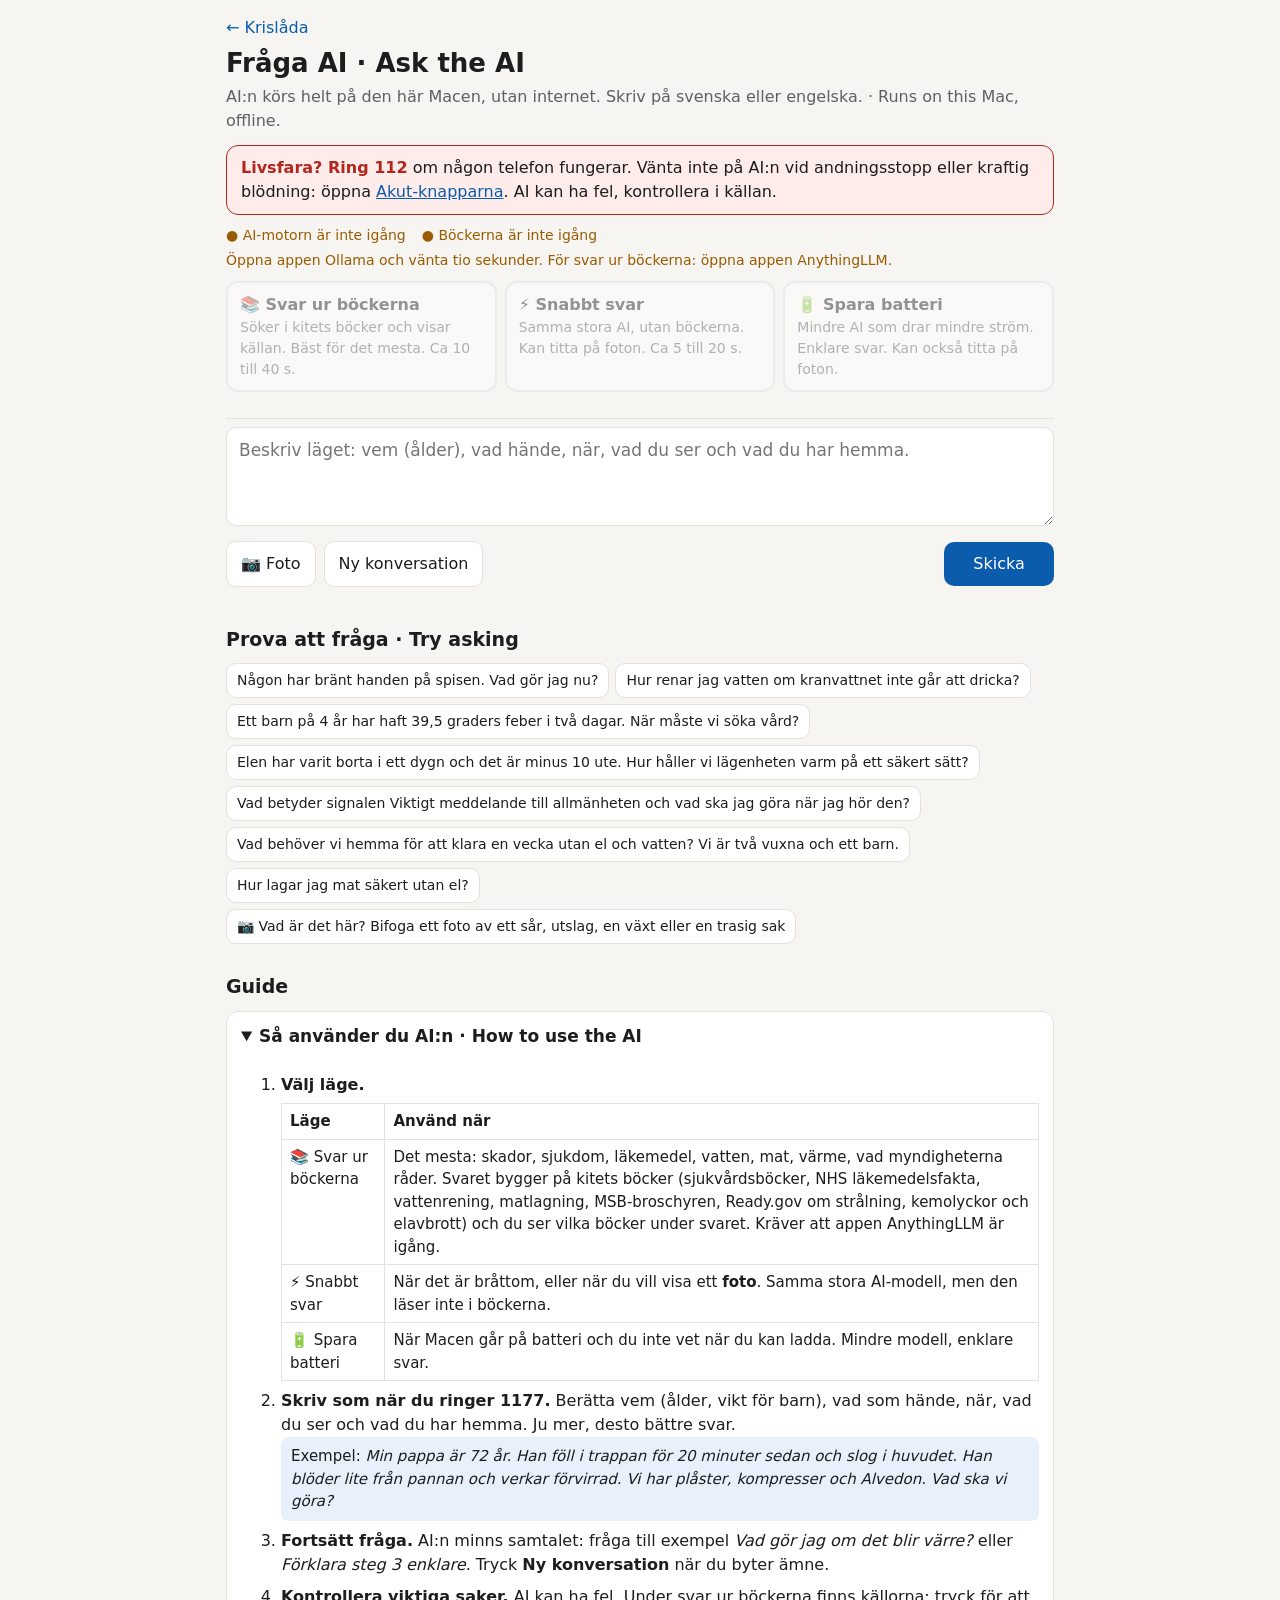
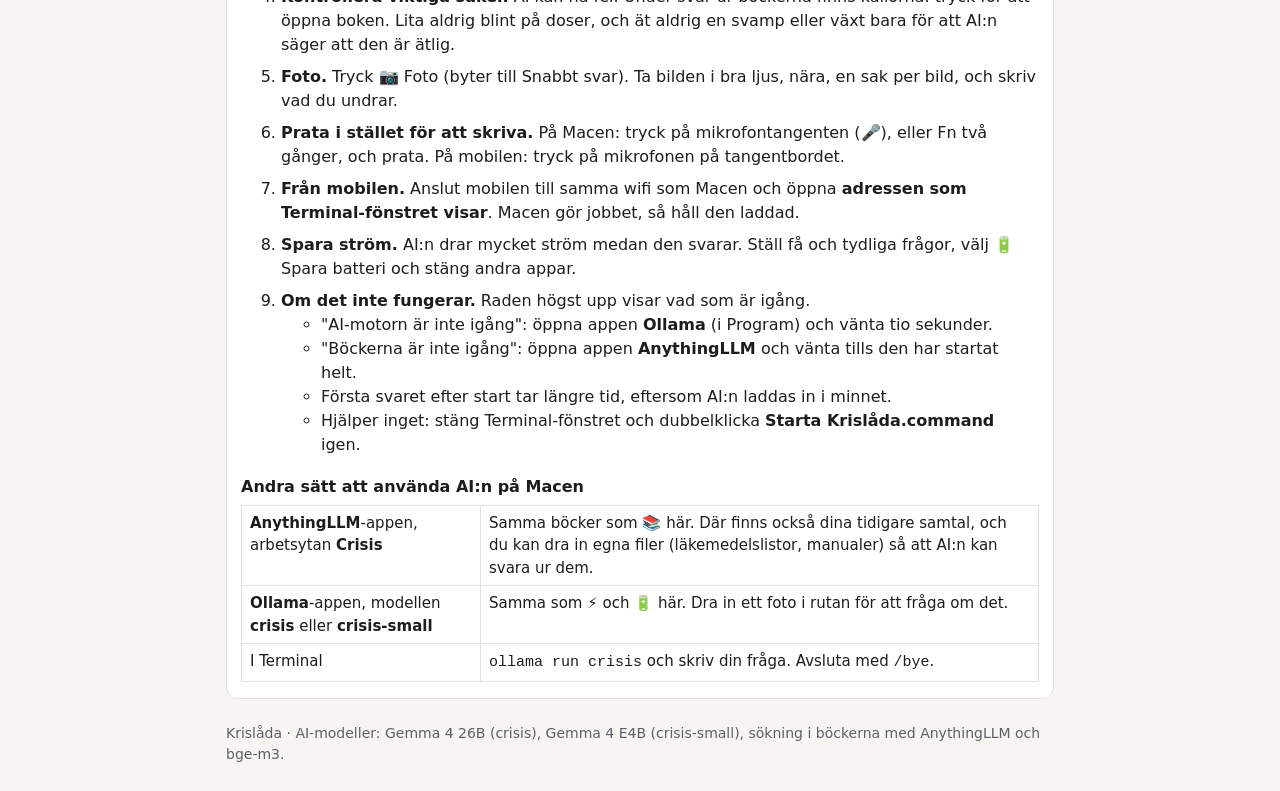
==== web/ai/index.html @ 19ddcac0 "Swedish: guide, installer and file names; easy download - README and printable guide in Swedish, wit" ====
<!doctype html>
<html lang="sv">
<head>
<meta charset="utf-8">
<meta name="viewport" content="width=device-width, initial-scale=1">
<title>Fråga AI · Krislåda</title>
<link rel="icon" href="data:image/svg+xml,%3Csvg xmlns=%22http://www.w3.org/2000/svg%22 viewBox=%220 0 100 100%22%3E%3Ctext y=%22.9em%22 font-size=%2290%22%3E%E2%9B%91%3C/text%3E%3C/svg%3E">
<style>
  :root { --bg:#f6f5f2; --fg:#1d1d1f; --muted:#5f5f66; --card:#ffffff; --line:#e3e1dc; --accent:#0b5cad; --fill:#0b5cad; --accentbg:#e8f0fb; --red:#b3261e; --redbg:#fdecea; --ok:#1e7a3c; --warn:#9a5b00; }
  @media (prefers-color-scheme: dark) {
    :root { --bg:#141416; --fg:#f2f2f4; --muted:#a3a3ab; --card:#1f1f23; --line:#2e2e34; --accent:#6aa9ff; --fill:#1f5fae; --accentbg:#1c2a3d; --red:#ff8a80; --redbg:#3a1d1b; --ok:#6fd08c; --warn:#f0b35a; }
  }
  * { box-sizing: border-box; }
  body { margin:0; background:var(--bg); color:var(--fg); font:16px/1.5 -apple-system, system-ui, "Segoe UI", sans-serif; }
  main { max-width: 860px; margin: 0 auto; padding: 16px; }
  a { color: var(--accent); }
  .top { display:flex; align-items:baseline; gap:12px; flex-wrap:wrap; }
  .top a { text-decoration:none; }
  h1 { font-size: 26px; margin: 4px 0 2px; }
  h2 { font-size: 19px; margin: 28px 0 10px; }
  h3 { font-size: 16px; margin: 18px 0 6px; }
  .sub { color: var(--muted); margin: 0 0 12px; }
  .alert { background: var(--redbg); border: 1px solid var(--red); border-radius: 12px; padding: 10px 14px; margin: 10px 0; }
  .alert b { color: var(--red); }
  #status { display:flex; flex-wrap:wrap; gap:6px 16px; font-size:14px; color:var(--muted); margin: 8px 0 4px; }
  #status .ok { color: var(--ok); } #status .bad { color: var(--warn); }
  #fix { font-size: 14px; color: var(--warn); margin: 2px 0 8px; }

  .modes { display:grid; grid-template-columns: repeat(auto-fit, minmax(200px, 1fr)); gap:8px; margin: 10px 0 14px; }
  .mode { position:relative; display:block; background:var(--card); border:2px solid var(--line); border-radius:12px; padding:10px 12px; cursor:pointer; }
  .mode input { position:absolute; opacity:0; pointer-events:none; }
  .mode b { display:block; } .mode span { display:block; font-size:14px; color:var(--muted); }
  .mode:has(input:checked) { border-color: var(--accent); background: var(--accentbg); }
  .mode:has(input:disabled) { opacity: .45; cursor: not-allowed; }
  .mode:has(input:focus-visible) { outline: 2px solid var(--accent); outline-offset: 2px; }

  #log { display:flex; flex-direction:column; gap:10px; margin-bottom: 12px; }
  .msg { scroll-margin-top: 12px; border-radius:12px; padding:10px 14px; max-width: 100%; overflow-wrap: anywhere; }
  .me { align-self:flex-end; background: var(--accentbg); border:1px solid var(--line); max-width: 85%; white-space: pre-wrap; }
  .me img { display:block; max-width: 220px; max-height: 220px; border-radius: 8px; margin-top: 6px; }
  .ai { background: var(--card); border:1px solid var(--line); }
  .ai p, .ai ul, .ai ol { margin: 6px 0; } .ai ul, .ai ol { padding-left: 22px; }
  .ai h4 { margin: 10px 0 4px; font-size: 16px; }
  .ai table { border-collapse: collapse; margin: 8px 0; font-size: 14px; display:block; overflow-x:auto; }
  .ai td, .ai th { border:1px solid var(--line); padding: 4px 8px; text-align:left; vertical-align: top; }
  .ai code { font-size: 14px; }
  .meta { font-size: 13px; color: var(--muted); margin-top: 6px; }
  .wait { color: var(--muted); font-style: italic; }
  .src { font-size: 14px; margin-top: 8px; border-top: 1px solid var(--line); padding-top: 6px; }
  .src a, .src span { display:inline-block; margin: 2px 10px 2px 0; }
  .sep { text-align:center; font-size: 13px; color: var(--muted); }
  .err { color: var(--red); }

  form#ask { position: sticky; bottom: 0; background: var(--bg); padding: 8px 0 10px; border-top: 1px solid var(--line); }
  textarea { width:100%; font: inherit; font-size: 17px; padding: 10px 12px; border-radius: 10px; border:1px solid var(--line); background: var(--card); color: var(--fg); resize: vertical; min-height: 64px; }
  .row { display:flex; gap:8px; margin-top: 8px; flex-wrap: wrap; align-items:center; }
  .row .grow { flex: 1; }
  button, .btn { font: inherit; font-size: 16px; padding: 10px 14px; border-radius: 10px; border: 1px solid var(--line); background: var(--card); color: var(--fg); cursor: pointer; }
  button.primary { background: var(--fill); color: #fff; border: 0; min-width: 110px; }
  button.stop { background: var(--red); color:#fff; border:0; min-width: 110px; }
  .btn input { display:none; }
  #thumbs { display:flex; gap:6px; flex-wrap:wrap; }
  #thumbs div { position:relative; } #thumbs img { width:64px; height:64px; object-fit:cover; border-radius:8px; border:1px solid var(--line); }
  #thumbs button { position:absolute; top:-6px; right:-6px; padding:0 6px; font-size:13px; border-radius: 10px; }

  .chips { display:flex; flex-wrap:wrap; gap:6px; margin: 4px 0 12px; }
  .chips button { font-size: 14px; padding: 6px 10px; text-align:left; }

  details.guide { background: var(--card); border:1px solid var(--line); border-radius:12px; padding: 4px 14px 10px; }
  details.guide summary { cursor:pointer; font-weight:600; font-size: 17px; padding: 8px 0; }
  .guide ol > li { margin: 8px 0; }
  .guide table { border-collapse: collapse; width:100%; font-size: 15px; margin: 6px 0; }
  .guide td, .guide th { border:1px solid var(--line); padding: 6px 8px; text-align:left; vertical-align: top; }
  .example { background: var(--accentbg); border-radius: 8px; padding: 8px 10px; font-size: 15px; }
  footer { color: var(--muted); font-size: 14px; margin: 24px 0 12px; }
  @media (max-width: 520px) {
    main { padding: 12px; }
    h1 { font-size: 22px; }
    .modes { grid-template-columns: repeat(3, 1fr); gap: 6px; }
    .mode { padding: 8px 6px; text-align: center; font-size: 14px; }
    .mode span { display: none; }
    textarea { min-height: 48px; font-size: 16px; }
    .row { flex-wrap: nowrap; }
    button, .btn { padding: 9px 11px; font-size: 15px; }
    button.primary, button.stop { min-width: 0; }
    .long { display: none; }
  }
</style>
</head>
<body>
<main>
  <div class="top"><a href="../">← Krislåda</a></div>
  <h1>Fråga AI · Ask the AI</h1>
  <p class="sub">AI:n körs helt på den här Macen, utan internet. Skriv på svenska eller engelska. · Runs on this Mac, offline.</p>

  <div class="alert"><b>Livsfara? Ring 112</b> om någon telefon fungerar. Vänta inte på AI:n vid andningsstopp eller kraftig blödning: öppna <a href="../">Akut-knapparna</a>. AI kan ha fel, kontrollera i källan.</div>

  <div id="status">Kontrollerar AI:n…</div>
  <div id="fix"></div>

  <div class="modes" role="radiogroup" aria-label="Välj läge">
    <label class="mode"><input type="radio" name="mode" value="books"><b>📚 Svar ur böckerna</b><span>Söker i kitets böcker och visar källan. Bäst för det mesta. Ca 10 till 40 s.</span></label>
    <label class="mode"><input type="radio" name="mode" value="crisis"><b>⚡ Snabbt svar</b><span>Samma stora AI, utan böckerna. Kan titta på foton. Ca 5 till 20 s.</span></label>
    <label class="mode"><input type="radio" name="mode" value="crisis-small"><b>🔋 Spara batteri</b><span>Mindre AI som drar mindre ström. Enklare svar. Kan också titta på foton.</span></label>
  </div>

  <div id="log" aria-live="polite"></div>

  <form id="ask">
    <div id="thumbs"></div>
    <textarea id="q" rows="3" placeholder="Beskriv läget: vem (ålder), vad hände, när, vad du ser och vad du har hemma." aria-label="Din fråga"></textarea>
    <div class="row">
      <label class="btn" title="Bifoga foto (Snabbt svar eller Spara batteri)">📷 Foto<input id="photo" type="file" accept="image/*" multiple></label>
      <button type="button" id="new">Ny<span class="long"> konversation</span></button>
      <span class="grow"></span>
      <button type="submit" id="send" class="primary">Skicka</button>
    </div>
  </form>

  <h2>Prova att fråga · Try asking</h2>
  <div class="chips" id="examples">
    <button type="button">Någon har bränt handen på spisen. Vad gör jag nu?</button>
    <button type="button">Hur renar jag vatten om kranvattnet inte går att dricka?</button>
    <button type="button">Ett barn på 4 år har haft 39,5 graders feber i två dagar. När måste vi söka vård?</button>
    <button type="button">Elen har varit borta i ett dygn och det är minus 10 ute. Hur håller vi lägenheten varm på ett säkert sätt?</button>
    <button type="button">Vad betyder signalen Viktigt meddelande till allmänheten och vad ska jag göra när jag hör den?</button>
    <button type="button">Vad behöver vi hemma för att klara en vecka utan el och vatten? Vi är två vuxna och ett barn.</button>
    <button type="button">Hur lagar jag mat säkert utan el?</button>
    <button type="button" data-photo="1">📷 Vad är det här? Bifoga ett foto av ett sår, utslag, en växt eller en trasig sak</button>
  </div>

  <h2>Guide</h2>
  <details class="guide" open>
    <summary>Så använder du AI:n · How to use the AI</summary>
    <ol>
      <li><b>Välj läge.</b>
        <table>
          <tr><th>Läge</th><th>Använd när</th></tr>
          <tr><td>📚 Svar ur böckerna</td><td>Det mesta: skador, sjukdom, läkemedel, vatten, mat, värme, vad myndigheterna råder. Svaret bygger på kitets böcker (sjukvårdsböcker, NHS läkemedelsfakta, vattenrening, matlagning, MSB-broschyren, Ready.gov om strålning, kemolyckor och elavbrott) och du ser vilka böcker under svaret. Kräver att appen AnythingLLM är igång.</td></tr>
          <tr><td>⚡ Snabbt svar</td><td>När det är bråttom, eller när du vill visa ett <b>foto</b>. Samma stora AI-modell, men den läser inte i böckerna.</td></tr>
          <tr><td>🔋 Spara batteri</td><td>När Macen går på batteri och du inte vet när du kan ladda. Mindre modell, enklare svar.</td></tr>
        </table>
      </li>
      <li><b>Skriv som när du ringer 1177.</b> Berätta vem (ålder, vikt för barn), vad som hände, när, vad du ser och vad du har hemma. Ju mer, desto bättre svar.
        <div class="example">Exempel: <i>Min pappa är 72 år. Han föll i trappan för 20 minuter sedan och slog i huvudet. Han blöder lite från pannan och verkar förvirrad. Vi har plåster, kompresser och Alvedon. Vad ska vi göra?</i></div>
      </li>
      <li><b>Fortsätt fråga.</b> AI:n minns samtalet: fråga till exempel <i>Vad gör jag om det blir värre?</i> eller <i>Förklara steg 3 enklare.</i> Tryck <b>Ny konversation</b> när du byter ämne.</li>
      <li><b>Kontrollera viktiga saker.</b> AI kan ha fel. Under svar ur böckerna finns källorna: tryck för att öppna boken. Lita aldrig blint på doser, och ät aldrig en svamp eller växt bara för att AI:n säger att den är ätlig.</li>
      <li><b>Foto.</b> Tryck 📷 Foto (byter till Snabbt svar). Ta bilden i bra ljus, nära, en sak per bild, och skriv vad du undrar.</li>
      <li><b>Prata i stället för att skriva.</b> På Macen: tryck på mikrofontangenten (🎤), eller Fn två gånger, och prata. På mobilen: tryck på mikrofonen på tangentbordet.</li>
      <li><b>Från mobilen.</b> Anslut mobilen till samma wifi som Macen och öppna <b id="lanurl">adressen som Terminal-fönstret visar</b>. Macen gör jobbet, så håll den laddad.</li>
      <li><b>Spara ström.</b> AI:n drar mycket ström medan den svarar. Ställ få och tydliga frågor, välj 🔋 Spara batteri och stäng andra appar.</li>
      <li><b>Om det inte fungerar.</b> Raden högst upp visar vad som är igång.
        <ul>
          <li>"AI-motorn är inte igång": öppna appen <b>Ollama</b> (i Program) och vänta tio sekunder.</li>
          <li>"Böckerna är inte igång": öppna appen <b>AnythingLLM</b> och vänta tills den har startat helt.</li>
          <li>Första svaret efter start tar längre tid, eftersom AI:n laddas in i minnet.</li>
          <li>Hjälper inget: stäng Terminal-fönstret och dubbelklicka <b>Starta Krislåda.command</b> igen.</li>
        </ul>
      </li>
    </ol>
    <h3>Andra sätt att använda AI:n på Macen</h3>
    <table>
      <tr><td><b>AnythingLLM</b>-appen, arbetsytan <b>Crisis</b></td><td>Samma böcker som 📚 här. Där finns också dina tidigare samtal, och du kan dra in egna filer (läkemedelslistor, manualer) så att AI:n kan svara ur dem.</td></tr>
      <tr><td><b>Ollama</b>-appen, modellen <b>crisis</b> eller <b>crisis-small</b></td><td>Samma som ⚡ och 🔋 här. Dra in ett foto i rutan för att fråga om det.</td></tr>
      <tr><td>I Terminal</td><td><code>ollama run crisis</code> och skriv din fråga. Avsluta med <code>/bye</code>.</td></tr>
    </table>
  </details>

  <footer>Krislåda · AI-modeller: Gemma 4 26B (crisis), Gemma 4 E4B (crisis-small), sökning i böckerna med AnythingLLM och bge-m3.</footer>
</main>

<script>
(() => {
  const $ = s => document.querySelector(s);
  const log = $('#log'), q = $('#q'), sendBtn = $('#send'), thumbs = $('#thumbs');
  const LABEL = { 'books': '📚 Svar ur böckerna', 'crisis': '⚡ Snabbt svar', 'crisis-small': '🔋 Spara batteri' };
  let status = null, mode = null, thread = null, history = [], photos = [], busy = null;

  // ---------- status ----------
  async function checkStatus() {
    try { status = await (await fetch('/ai-api/status', { cache: 'no-store' })).json(); }
    catch { status = { ollama: false, models: [], books: false }; }
    const avail = { 'books': status.books, 'crisis': status.models.includes('crisis'), 'crisis-small': status.models.includes('crisis-small') };
    document.querySelectorAll('input[name=mode]').forEach(i => { i.disabled = !avail[i.value]; });
    const s = [], fix = [];
    s.push(status.ollama ? '<span class="ok">● AI-motorn (Ollama) är igång</span>' : '<span class="bad">● AI-motorn är inte igång</span>');
    s.push(status.books ? '<span class="ok">● Böckerna (AnythingLLM) är igång</span>' : '<span class="bad">● Böckerna är inte igång</span>');
    if (!status.ollama) fix.push('Öppna appen Ollama och vänta tio sekunder.');
    if (!status.books) fix.push('För svar ur böckerna: öppna appen AnythingLLM.');
    $('#status').innerHTML = s.join('');
    $('#fix').textContent = fix.join(' ');
    if (status.lan) $('#lanurl').textContent = `http://${status.lan}:${status.port}/ai/`;
    if (!mode || !avail[mode]) {
      const first = ['books', 'crisis', 'crisis-small'].find(m => avail[m]);
      if (first) setMode(first, true);
    }
  }

  function setMode(m, quiet) {
    const input = document.querySelector(`input[name=mode][value="${m}"]`);
    if (!input || input.disabled) return false;
    input.checked = true;
    if (mode && mode !== m && log.children.length && !quiet) {
      add('div', 'sep', 'Nytt läge: ' + LABEL[m] + '. AI:n börjar om utan det tidigare samtalet.');
    }
    if (mode !== m) { thread = null; history = []; }
    mode = m;
    return true;
  }
  document.querySelectorAll('input[name=mode]').forEach(i => i.addEventListener('change', () => setMode(i.value)));

  // ---------- rendering ----------
  const esc = s => s.replace(/&/g, '&amp;').replace(/</g, '&lt;').replace(/>/g, '&gt;');
  const inline = s => esc(s)
    .replace(/\*\*(.+?)\*\*/g, '<b>$1</b>')
    .replace(/(^|[^*\w])\*(?!\s)([^*]+?)\*(?!\w)/g, '$1<i>$2</i>')
    .replace(/`([^`]+)`/g, '<code>$1</code>');
  function md(src) {
    let out = '', list = null, para = [], table = [];
    const flushP = () => { if (para.length) { out += '<p>' + para.map(inline).join('<br>') + '</p>'; para = []; } };
    const closeL = () => { if (list) { out += `</${list}>`; list = null; } };
    const flushT = () => {
      if (!table.length) return;
      const rows = table.filter(r => !/^\s*\|?\s*:?-{2,}/.test(r)).map(r => r.trim().replace(/^\||\|$/g, '').split('|'));
      out += '<table>' + rows.map((c, i) => '<tr>' + c.map(x => `<${i ? 'td' : 'th'}>${inline(x.trim())}</${i ? 'td' : 'th'}>`).join('') + '</tr>').join('') + '</table>';
      table = [];
    };
    for (const line of src.split('\n')) {
      let m;
      if (/^\s*\|/.test(line)) { flushP(); closeL(); table.push(line); continue; } else flushT();
      if (!line.trim()) { flushP(); closeL(); continue; }
      if ((m = line.match(/^\s{0,3}#{1,6}\s+(.*)/))) { flushP(); closeL(); out += '<h4>' + inline(m[1]) + '</h4>'; continue; }
      if ((m = line.match(/^\s*[-*•]\s+(.*)/))) { flushP(); if (list !== 'ul') { closeL(); out += '<ul>'; list = 'ul'; } out += '<li>' + inline(m[1]) + '</li>'; continue; }
      if ((m = line.match(/^\s*(\d+)[.)]\s+(.*)/))) { flushP(); if (list !== 'ol') { closeL(); out += `<ol start="${m[1]}">`; list = 'ol'; } out += '<li>' + inline(m[2]) + '</li>'; continue; }
      if (/^\s*(-{3,}|\*{3,})\s*$/.test(line)) { flushP(); closeL(); out += '<hr>'; continue; }
      closeL(); para.push(line);
    }
    flushT(); flushP(); closeL();
    return out;
  }
  // Some models write their reasoning between <think> tags first: hide it.
  const visible = raw => raw.replace(/<think>[\s\S]*?(<\/think>|$)/g, '').replace(/^\s+/, '');

  function add(tag, cls, text) {
    const el = document.createElement(tag);
    el.className = cls;
    if (text != null) el.textContent = text;
    log.appendChild(el);
    el.scrollIntoView({ block: 'end', behavior: 'smooth' });
    return el;
  }

  // ---------- photos ----------
  async function shrink(file) {
    const img = await createImageBitmap(file);
    const k = Math.min(1, 1280 / Math.max(img.width, img.height));
    const c = document.createElement('canvas');
    c.width = Math.round(img.width * k); c.height = Math.round(img.height * k);
    c.getContext('2d').drawImage(img, 0, 0, c.width, c.height);
    return c.toDataURL('image/jpeg', 0.85);
  }
  function drawThumbs() {
    thumbs.innerHTML = '';
    photos.forEach((p, i) => {
      const d = document.createElement('div');
      d.innerHTML = `<img src="${p}" alt="Bifogat foto"><button type="button" aria-label="Ta bort foto">✕</button>`;
      d.querySelector('button').onclick = () => { photos.splice(i, 1); drawThumbs(); };
      thumbs.appendChild(d);
    });
  }
  $('#photo').addEventListener('change', async e => {
    for (const f of [...e.target.files].slice(0, 4 - photos.length)) {
      try { photos.push(await shrink(f)); } catch { alertLine('Kunde inte läsa bilden. Prova att ta en ny.'); }
    }
    e.target.value = '';
    if (photos.length && mode === 'books') {
      if (setMode('crisis', true) || setMode('crisis-small', true)) add('div', 'sep', 'Foton fungerar i ' + LABEL[mode] + ', så jag bytte läge.');
    }
    drawThumbs();
  });
  const alertLine = t => add('div', 'sep err', t);

  // ---------- asking ----------
  async function readStream(resp, onLine) {
    const reader = resp.body.getReader(), dec = new TextDecoder();
    let buf = '';
    for (;;) {
      const { value, done } = await reader.read();
      if (done) break;
      buf += dec.decode(value, { stream: true });
      let i;
      while ((i = buf.indexOf('\n')) >= 0) { const line = buf.slice(0, i).trim(); buf = buf.slice(i + 1); if (line) onLine(line); }
    }
    if (buf.trim()) onLine(buf.trim());
  }

  async function ask(text) {
    if (busy || (!text && !photos.length)) return;
    if (!mode) { alertLine('Ingen AI är igång. Se raden högst upp.'); return; }
    text = text || 'Vad ser du på bilden, och vad ska jag göra?';
    const me = add('div', 'msg me', text);
    const imgs = photos.map(p => p.split(',')[1]);
    photos.forEach(p => { const im = document.createElement('img'); im.src = p; im.alt = 'Bifogat foto'; me.appendChild(im); });
    photos = []; drawThumbs(); q.value = '';

    const box = add('div', 'msg ai');
    box.innerHTML = '<div class="wait">Tänker… 0 s</div>';
    const t0 = Date.now(), used = mode;
    let raw = '', sources = [], failed = null, shown = false;
    const tick = setInterval(() => { if (!shown) box.querySelector('.wait').textContent = `Tänker… ${Math.round((Date.now() - t0) / 1000)} s`; }, 1000);
    const paint = () => { const v = visible(raw); if (v) { shown = true; box.innerHTML = md(v); } };

    const ctrl = new AbortController();
    busy = ctrl; sendBtn.textContent = 'Stopp'; sendBtn.className = 'stop';
    try {
      if (used === 'books') {
        if (!thread) {
          const r = await fetch('/ai-api/books-new', { method: 'POST', headers: { 'Content-Type': 'application/json' }, body: '{}' });
          if (!r.ok) throw new Error('books');
          thread = (await r.json()).thread;
        }
        const r = await fetch('/ai-api/books-chat', { method: 'POST', signal: ctrl.signal, headers: { 'Content-Type': 'application/json' }, body: JSON.stringify({ thread, message: text }) });
        if (!r.ok) throw new Error('books');
        await readStream(r, line => {
          if (!line.startsWith('data:')) return;
          let d; try { d = JSON.parse(line.slice(5)); } catch { return; }
          if (d.error) failed = typeof d.error === 'string' ? d.error : 'fel';
          if (d.textResponse) { raw += d.textResponse; paint(); }
          if (d.sources && d.sources.length) sources = d.sources;
        });
      } else {
        history.push({ role: 'user', content: text, ...(imgs.length ? { images: imgs } : {}) });
        const r = await fetch('/ai-api/chat', { method: 'POST', signal: ctrl.signal, headers: { 'Content-Type': 'application/json' }, body: JSON.stringify({ model: used, messages: history }) });
        if (!r.ok) throw new Error('ollama');
        await readStream(r, line => {
          let d; try { d = JSON.parse(line); } catch { return; }
          if (d.error) failed = d.error;
          if (d.message && d.message.content) { raw += d.message.content; paint(); }
        });
        if (raw) history.push({ role: 'assistant', content: visible(raw) });
        else history.pop();
      }
    } catch (e) {
      if (e.name === 'AbortError') failed = 'stopped';
      else failed = e.message === 'books' ? 'Böckerna svarar inte. Öppna appen AnythingLLM, vänta tills den startat, och försök igen. Eller välj ⚡ Snabbt svar.'
                                           : 'AI-motorn svarar inte. Öppna appen Ollama, vänta tio sekunder och försök igen.';
      if (used === 'books' && e.message === 'books') thread = null;
    } finally {
      clearInterval(tick);
      busy = null; sendBtn.textContent = 'Skicka'; sendBtn.className = 'primary';
    }

    if (!visible(raw)) box.innerHTML = '';
    if (failed === 'stopped') box.insertAdjacentHTML('beforeend', '<div class="meta">Stoppad.</div>');
    else if (failed) box.insertAdjacentHTML('beforeend', `<div class="err">${esc(String(failed))}</div>`);
    const secs = Math.round((Date.now() - t0) / 1000);
    box.insertAdjacentHTML('beforeend', `<div class="meta">${LABEL[used]} · ${secs} s</div>`);

    const titles = [...new Set(sources.map(s => s.title).filter(Boolean))];
    if (titles.length) {
      const src = document.createElement('div');
      src.className = 'src';
      src.innerHTML = '<b>Källor:</b> ';
      box.appendChild(src);
      for (const t of titles) {
        const name = t.replace(/\.json$/, '');
        let el;
        try {
          const r = await fetch('/ai-api/doc?name=' + encodeURIComponent(name));
          if (r.ok) { el = document.createElement('a'); el.href = '../' + (await r.json()).href; el.target = '_blank'; }
        } catch {}
        el = el || document.createElement('span');
        el.textContent = '📄 ' + name.replace(/\.(pdf|md)$/i, '');
        src.appendChild(el);
      }
    }
    box.scrollIntoView({ block: 'start', behavior: 'smooth' });   // show the start of the answer
  }

  $('#ask').addEventListener('submit', e => {
    e.preventDefault();
    if (busy) { busy.abort(); return; }
    ask(q.value.trim());
  });
  q.addEventListener('keydown', e => {
    if (e.key === 'Enter' && !e.shiftKey && !e.isComposing && !matchMedia('(pointer: coarse)').matches) {
      e.preventDefault(); $('#ask').requestSubmit();
    }
  });
  $('#new').addEventListener('click', () => {
    if (busy) busy.abort();
    thread = null; history = []; photos = []; drawThumbs(); log.innerHTML = ''; q.value = ''; q.focus();
  });
  document.querySelectorAll('#examples button').forEach(b => b.addEventListener('click', () => {
    if (b.dataset.photo) { setMode(status && status.models.includes('crisis') ? 'crisis' : 'crisis-small'); $('#photo').click(); return; }
    q.value = b.textContent; $('#ask').requestSubmit();
  }));

  checkStatus();
  setInterval(() => { if (!busy) checkStatus(); }, 15000);
})();
</script>
</body>
</html>
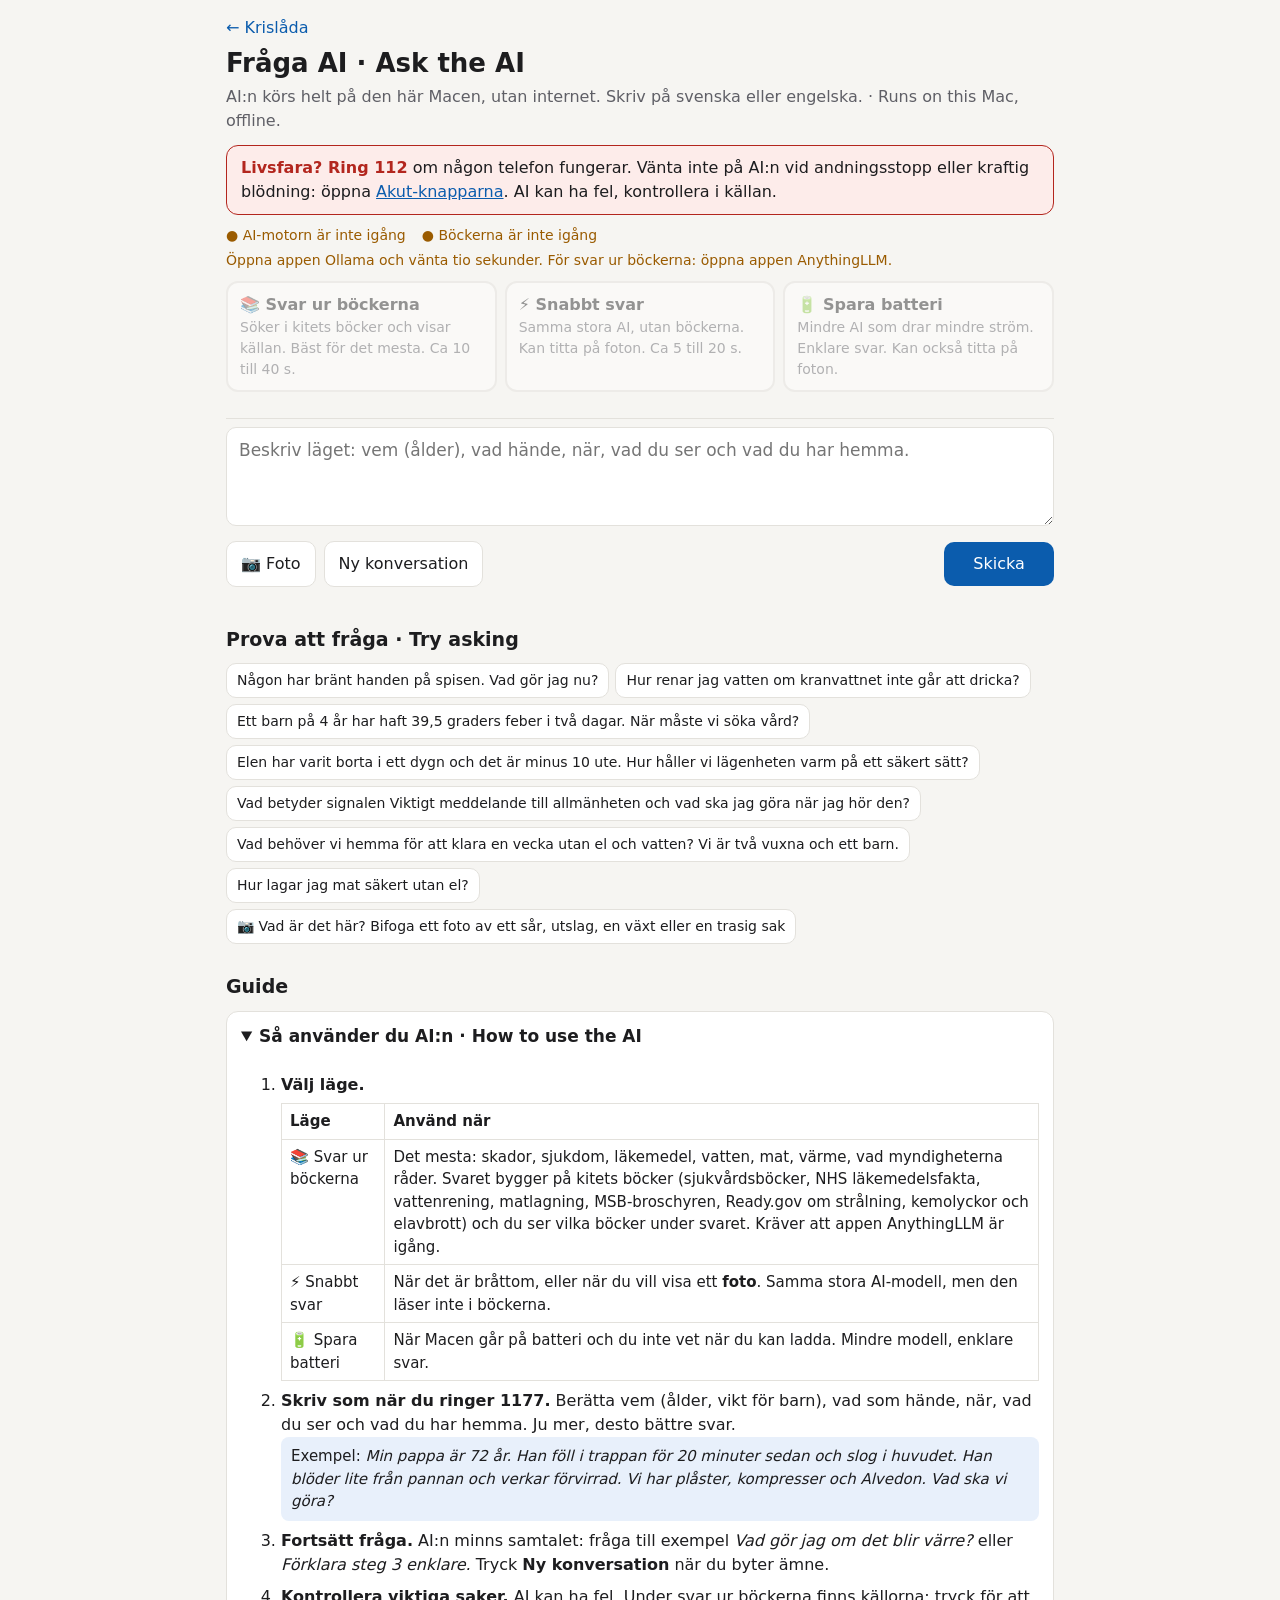
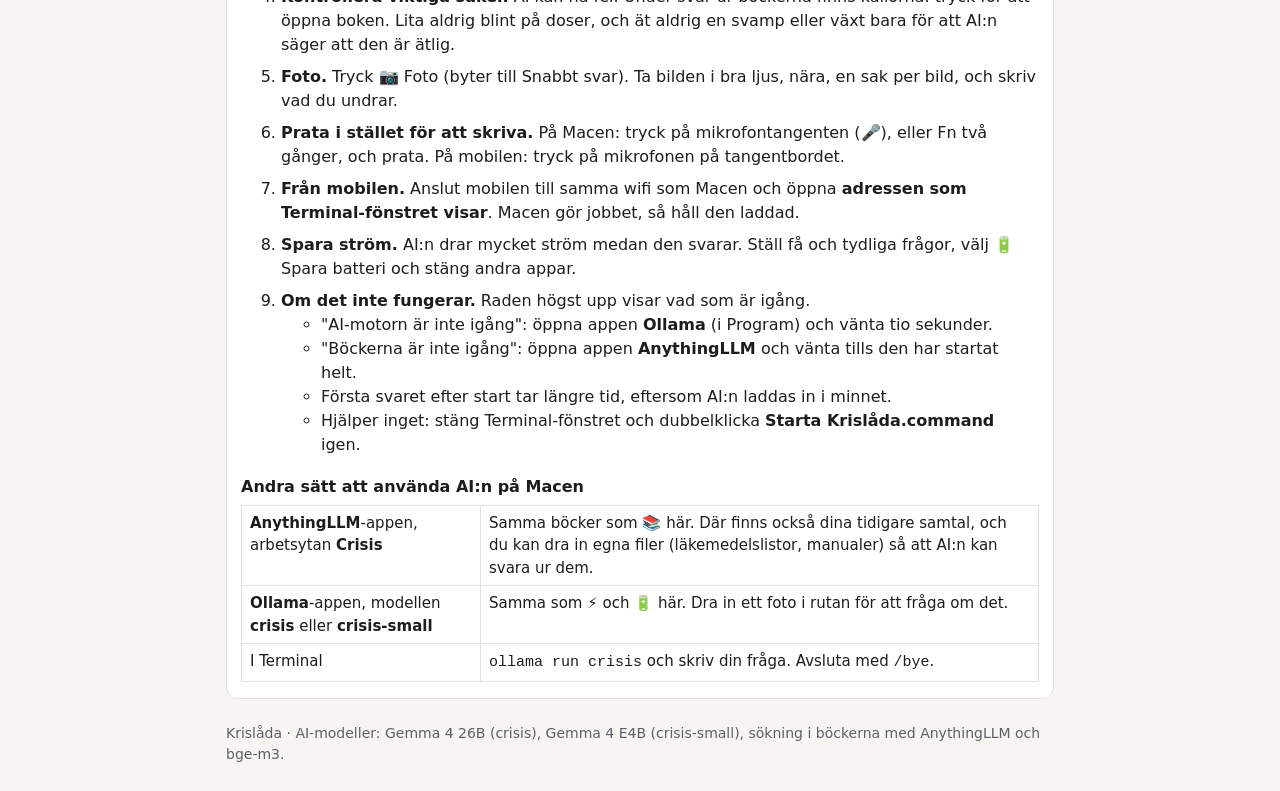
==== commit 36789e80: "Swedish authorities' advice, monthly check, self-healing downloads - 63 pages from 1177, MCF, Livsme" ====
--- a/web/ai/index.html
+++ b/web/ai/index.html
@@ -368,7 +368,11 @@
         let el;
         try {
           const r = await fetch('/ai-api/doc?name=' + encodeURIComponent(name));
-          if (r.ok) { el = document.createElement('a'); el.href = '../' + (await r.json()).href; el.target = '_blank'; }
+          if (r.ok) {
+            const href = (await r.json()).href;
+            el = document.createElement('a'); el.target = '_blank';
+            el.href = /\.(md|txt)$/i.test(href) ? '../las/?f=' + encodeURIComponent(decodeURIComponent(href)) : '../' + href;   // text opens in the reader
+          }
         } catch {}
         el = el || document.createElement('span');
         el.textContent = '📄 ' + name.replace(/\.(pdf|md)$/i, '');
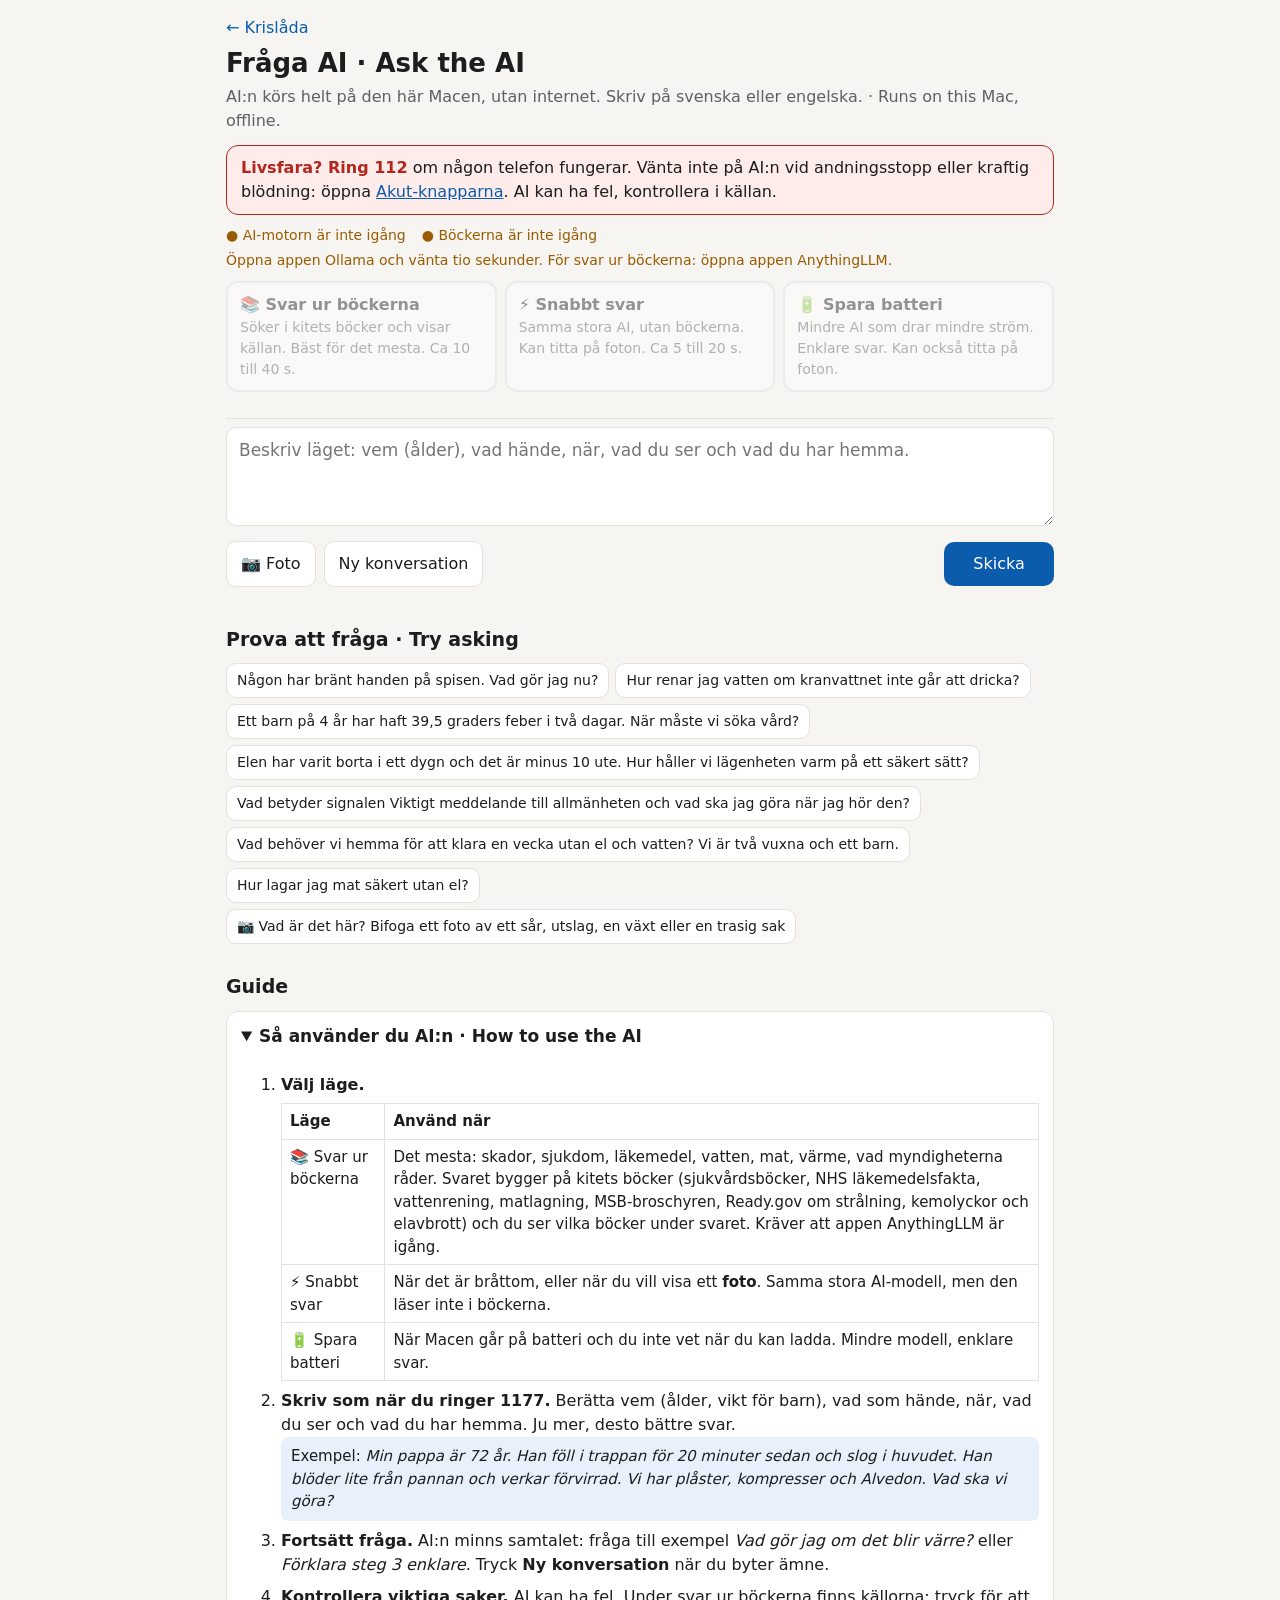
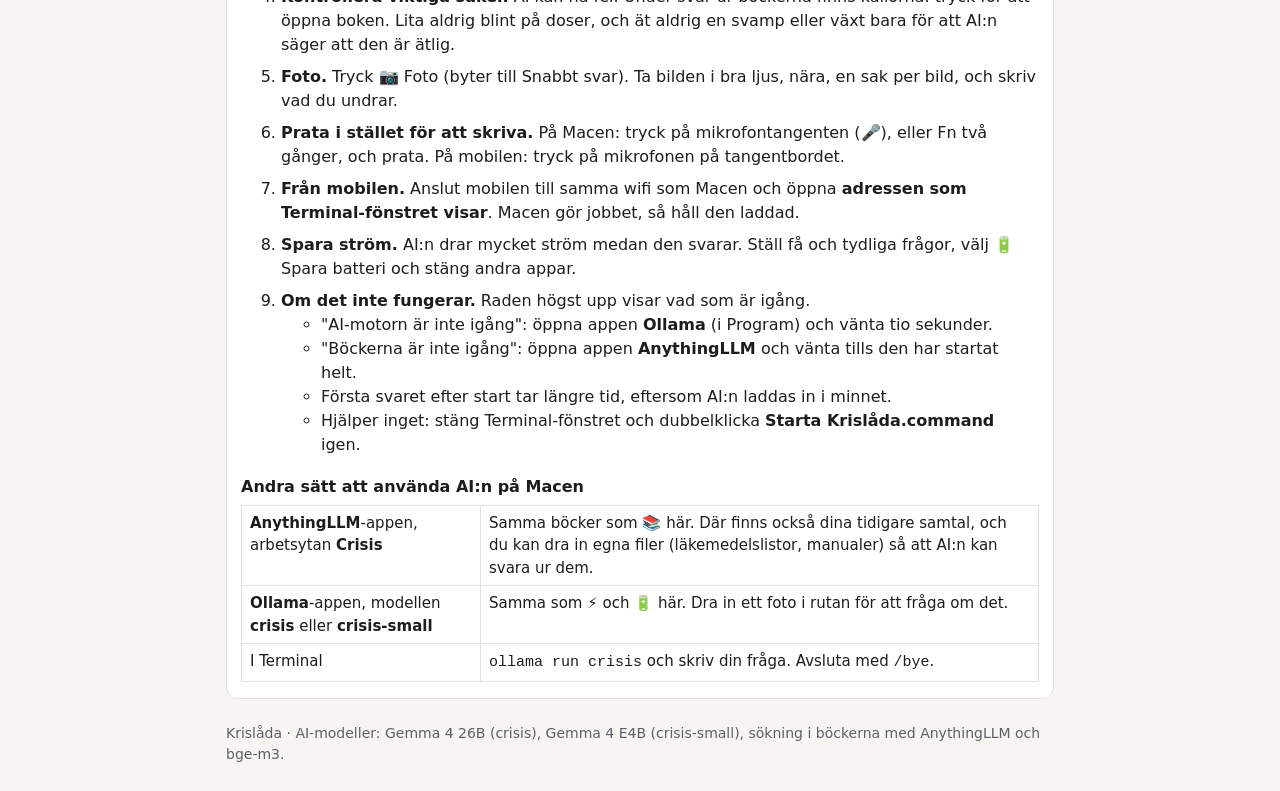
==== commit cbe16bd8: "Phones can add Krislåda to the home screen Co-Authored-By: Claude Opus 5.5 <noreply@anthropic.com>" ====
--- a/web/ai/index.html
+++ b/web/ai/index.html
@@ -4,6 +4,11 @@
 <meta charset="utf-8">
 <meta name="viewport" content="width=device-width, initial-scale=1">
 <title>Fråga AI · Krislåda</title>
+<link rel="manifest" href="/manifest.webmanifest">
+<link rel="apple-touch-icon" href="/icon-180.png">
+<meta name="apple-mobile-web-app-title" content="Krislåda">
+<meta name="apple-mobile-web-app-capable" content="yes">
+<meta name="theme-color" content="#0b5cad">
 <link rel="icon" href="data:image/svg+xml,%3Csvg xmlns=%22http://www.w3.org/2000/svg%22 viewBox=%220 0 100 100%22%3E%3Ctext y=%22.9em%22 font-size=%2290%22%3E%E2%9B%91%3C/text%3E%3C/svg%3E">
 <style>
   :root { --bg:#f6f5f2; --fg:#1d1d1f; --muted:#5f5f66; --card:#ffffff; --line:#e3e1dc; --accent:#0b5cad; --fill:#0b5cad; --accentbg:#e8f0fb; --red:#b3261e; --redbg:#fdecea; --ok:#1e7a3c; --warn:#9a5b00; }
@@ -188,6 +193,11 @@
     s.push(status.books ? '<span class="ok">● Böckerna (AnythingLLM) är igång</span>' : '<span class="bad">● Böckerna är inte igång</span>');
     if (!status.ollama) fix.push('Öppna appen Ollama och vänta tio sekunder.');
     if (!status.books) fix.push('För svar ur böckerna: öppna appen AnythingLLM.');
+    const b = status.battery;
+    if (b && b.on_battery) {
+      s.push(`<span class="bad">🔋 Macen går på batteri: ${b.percent}%</span>`);
+      if (b.percent < 40 && mode !== 'crisis-small') fix.push('Lite batteri: välj 🔋 Spara batteri, så räcker strömmen längre.');
+    }
     $('#status').innerHTML = s.join('');
     $('#fix').textContent = fix.join(' ');
     if (status.lan) $('#lanurl').textContent = `http://${status.lan}:${status.port}/ai/`;
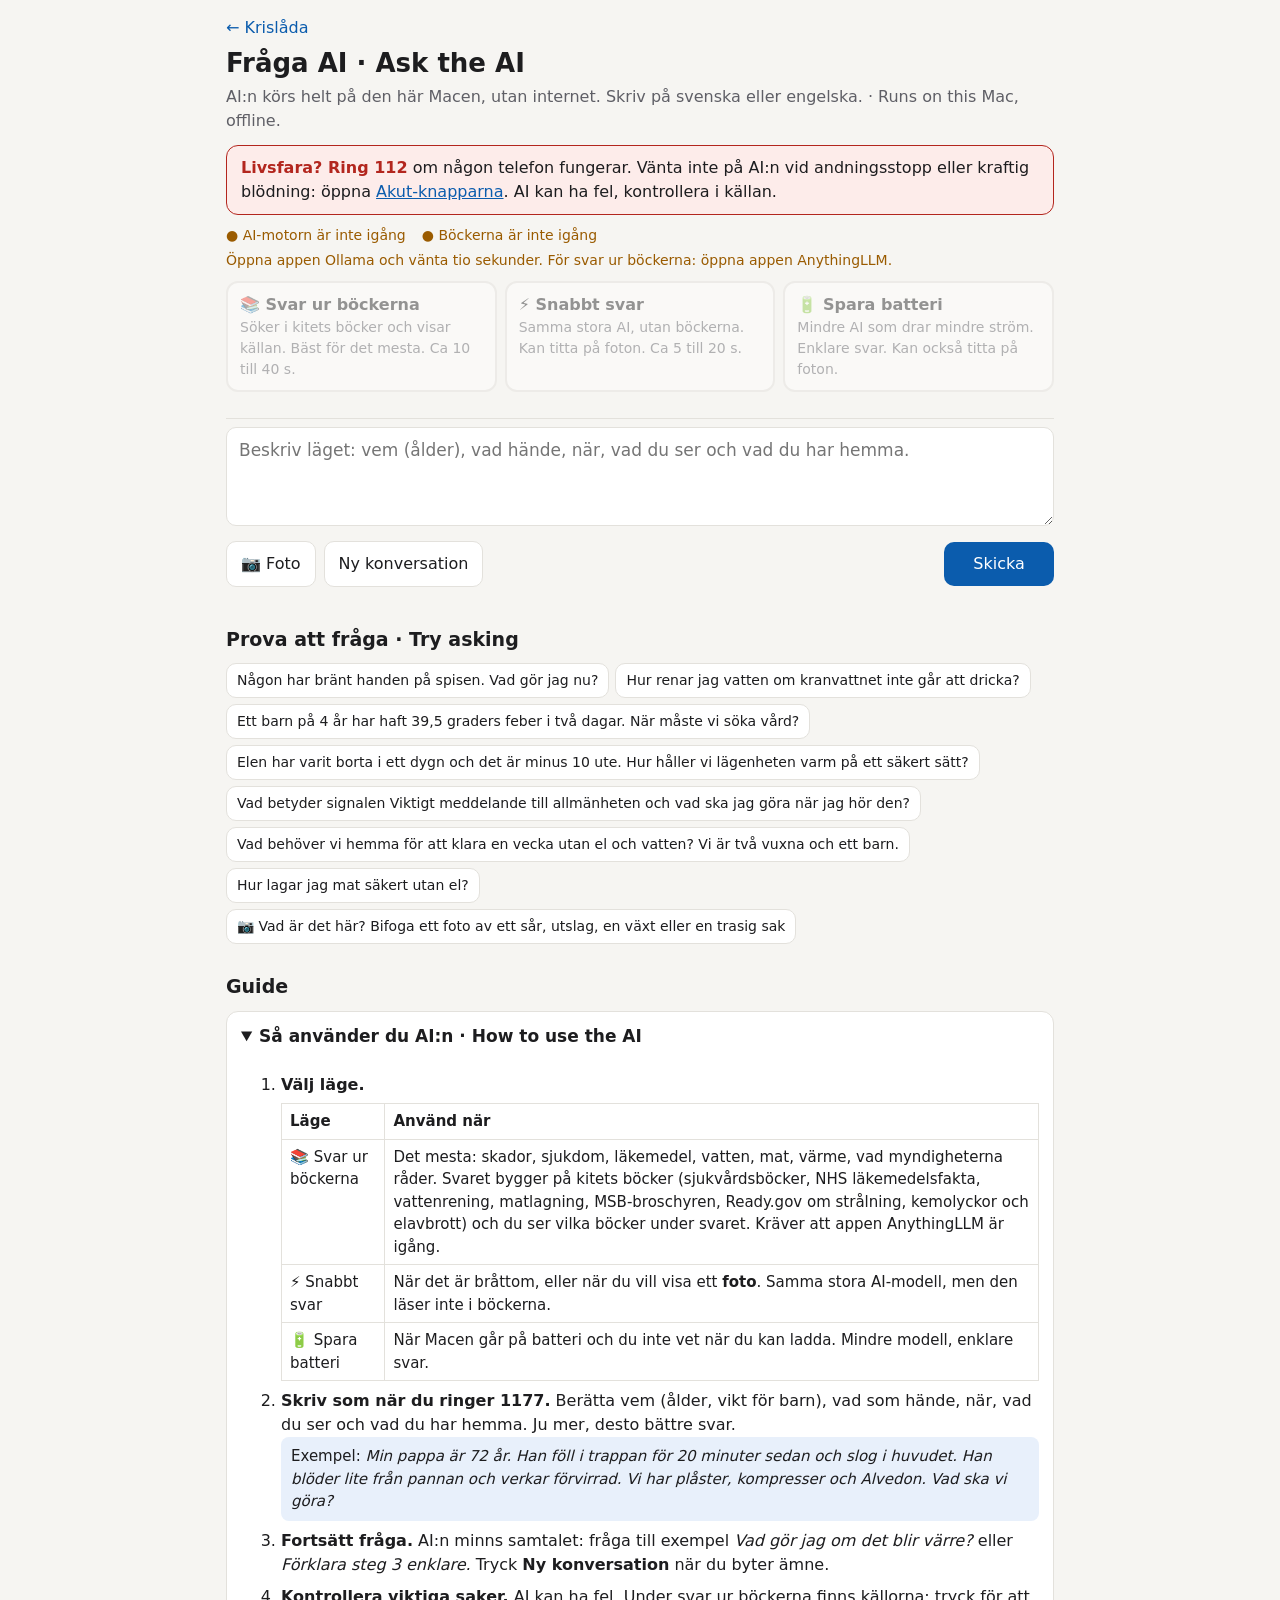
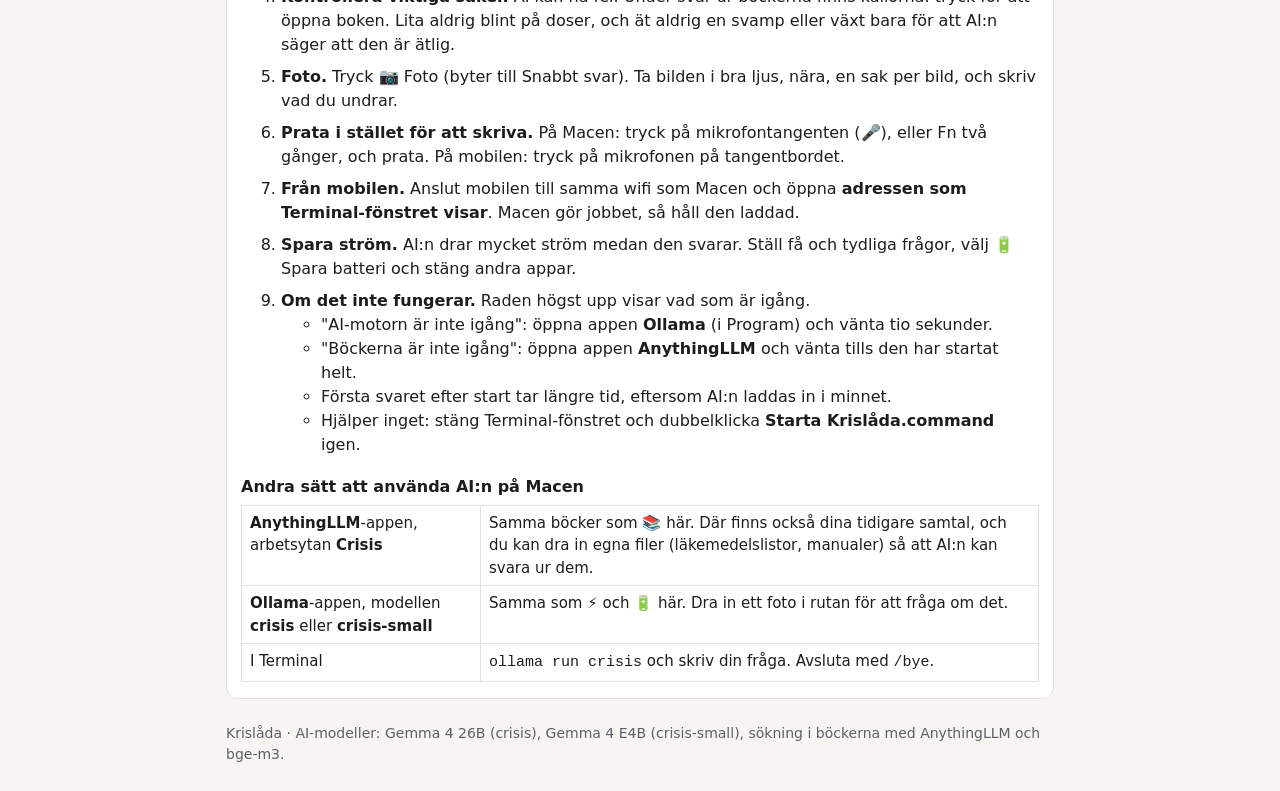
==== commit 28805620: "Stable phone address (Bonjour name), and no unverified hotspot claim Co-Authored-By: Claude Opus 5.5" ====
--- a/web/ai/index.html
+++ b/web/ai/index.html
@@ -200,7 +200,7 @@
     }
     $('#status').innerHTML = s.join('');
     $('#fix').textContent = fix.join(' ');
-    if (status.lan) $('#lanurl').textContent = `http://${status.lan}:${status.port}/ai/`;
+    if (status.name || status.lan) $('#lanurl').textContent = [status.name, status.lan].filter(Boolean).map(h => `http://${h}:${status.port}/ai/`).join(' eller ');
     if (!mode || !avail[mode]) {
       const first = ['books', 'crisis', 'crisis-small'].find(m => avail[m]);
       if (first) setMode(first, true);
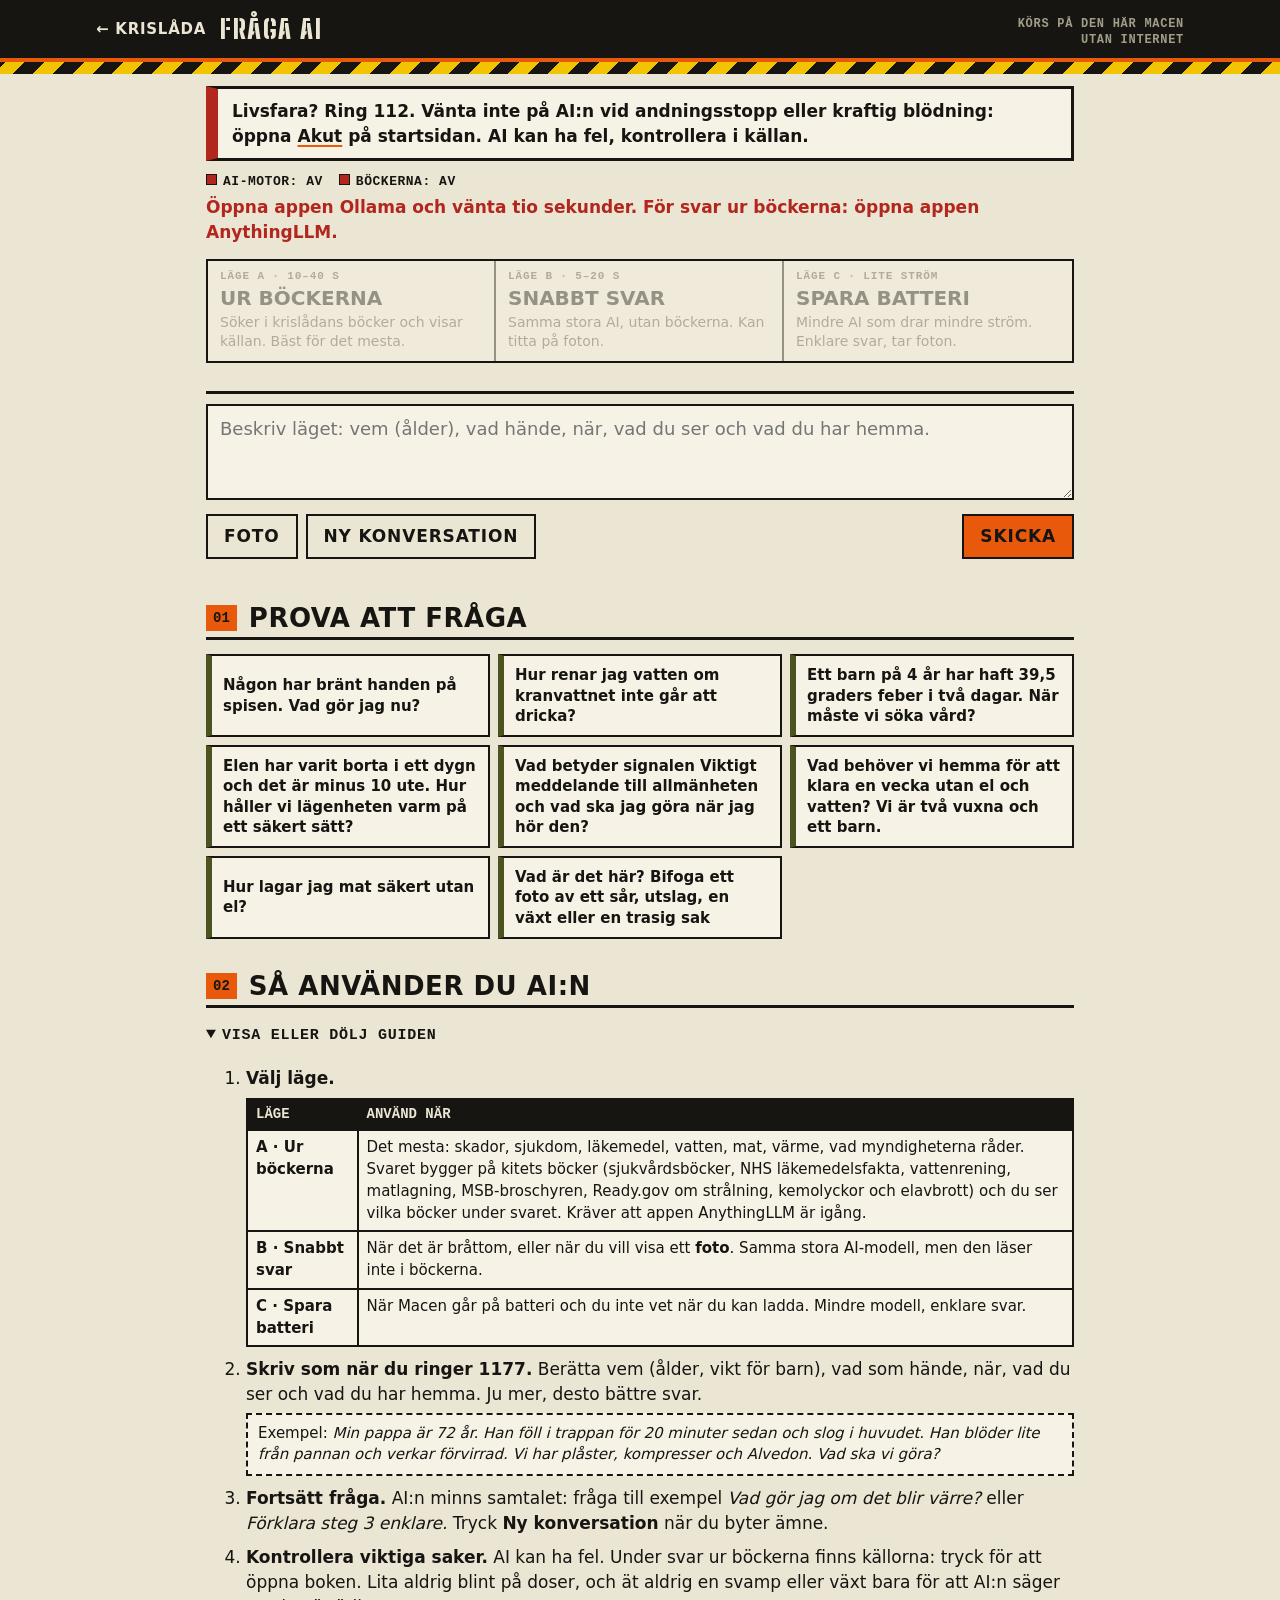
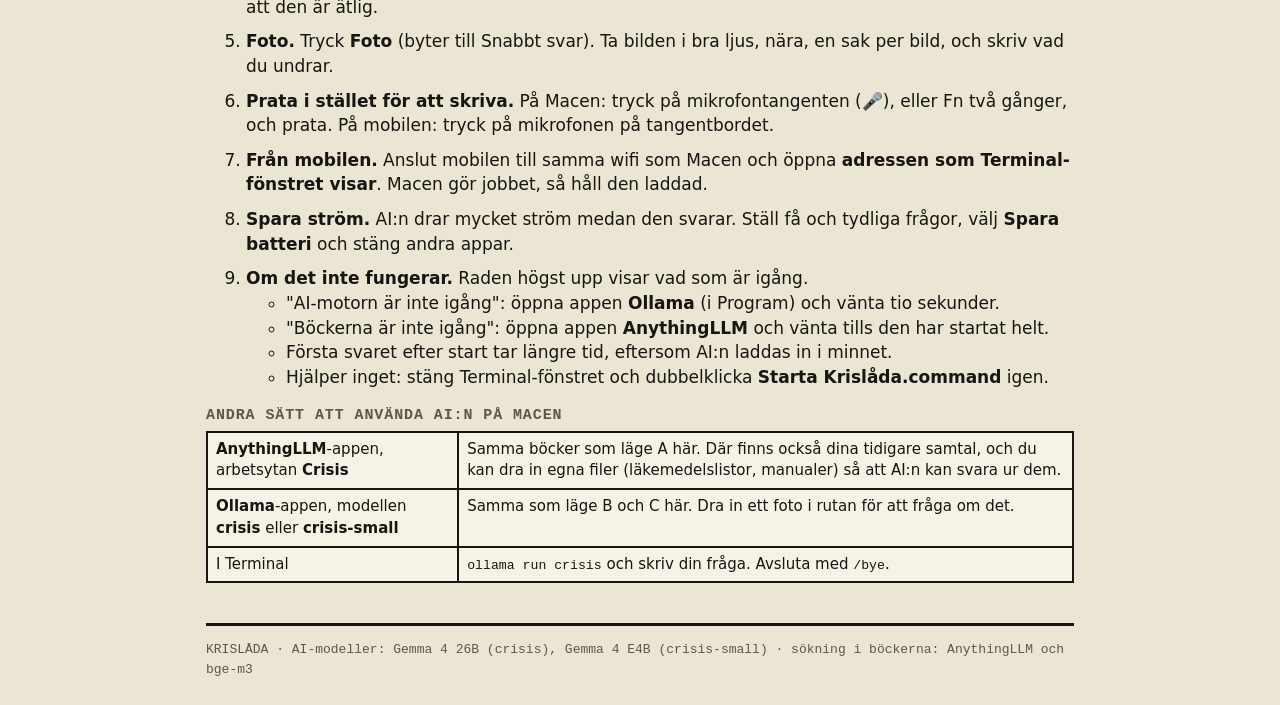
==== commit 6c4b9c8f: "A survival-kit look instead of a generic app One shared stylesheet (web/lib/kit.css) for every page:" ====
--- a/web/ai/index.html
+++ b/web/ai/index.html
@@ -9,104 +9,80 @@
 <meta name="apple-mobile-web-app-title" content="Krislåda">
 <meta name="apple-mobile-web-app-capable" content="yes">
 <meta name="theme-color" content="#0b5cad">
-<link rel="icon" href="data:image/svg+xml,%3Csvg xmlns=%22http://www.w3.org/2000/svg%22 viewBox=%220 0 100 100%22%3E%3Ctext y=%22.9em%22 font-size=%2290%22%3E%E2%9B%91%3C/text%3E%3C/svg%3E">
+<link rel="icon" href="/icon-180.png">
+<link rel="stylesheet" href="../lib/kit.css">
 <style>
-  :root { --bg:#f6f5f2; --fg:#1d1d1f; --muted:#5f5f66; --card:#ffffff; --line:#e3e1dc; --accent:#0b5cad; --fill:#0b5cad; --accentbg:#e8f0fb; --red:#b3261e; --redbg:#fdecea; --ok:#1e7a3c; --warn:#9a5b00; }
-  @media (prefers-color-scheme: dark) {
-    :root { --bg:#141416; --fg:#f2f2f4; --muted:#a3a3ab; --card:#1f1f23; --line:#2e2e34; --accent:#6aa9ff; --fill:#1f5fae; --accentbg:#1c2a3d; --red:#ff8a80; --redbg:#3a1d1b; --ok:#6fd08c; --warn:#f0b35a; }
-  }
-  * { box-sizing: border-box; }
-  body { margin:0; background:var(--bg); color:var(--fg); font:16px/1.5 -apple-system, system-ui, "Segoe UI", sans-serif; }
-  main { max-width: 860px; margin: 0 auto; padding: 16px; }
-  a { color: var(--accent); }
-  .top { display:flex; align-items:baseline; gap:12px; flex-wrap:wrap; }
-  .top a { text-decoration:none; }
-  h1 { font-size: 26px; margin: 4px 0 2px; }
-  h2 { font-size: 19px; margin: 28px 0 10px; }
-  h3 { font-size: 16px; margin: 18px 0 6px; }
-  .sub { color: var(--muted); margin: 0 0 12px; }
-  .alert { background: var(--redbg); border: 1px solid var(--red); border-radius: 12px; padding: 10px 14px; margin: 10px 0; }
-  .alert b { color: var(--red); }
-  #status { display:flex; flex-wrap:wrap; gap:6px 16px; font-size:14px; color:var(--muted); margin: 8px 0 4px; }
-  #status .ok { color: var(--ok); } #status .bad { color: var(--warn); }
-  #fix { font-size: 14px; color: var(--warn); margin: 2px 0 8px; }
-
-  .modes { display:grid; grid-template-columns: repeat(auto-fit, minmax(200px, 1fr)); gap:8px; margin: 10px 0 14px; }
-  .mode { position:relative; display:block; background:var(--card); border:2px solid var(--line); border-radius:12px; padding:10px 12px; cursor:pointer; }
-  .mode input { position:absolute; opacity:0; pointer-events:none; }
-  .mode b { display:block; } .mode span { display:block; font-size:14px; color:var(--muted); }
-  .mode:has(input:checked) { border-color: var(--accent); background: var(--accentbg); }
-  .mode:has(input:disabled) { opacity: .45; cursor: not-allowed; }
-  .mode:has(input:focus-visible) { outline: 2px solid var(--accent); outline-offset: 2px; }
-
-  #log { display:flex; flex-direction:column; gap:10px; margin-bottom: 12px; }
-  .msg { scroll-margin-top: 12px; border-radius:12px; padding:10px 14px; max-width: 100%; overflow-wrap: anywhere; }
-  .me { align-self:flex-end; background: var(--accentbg); border:1px solid var(--line); max-width: 85%; white-space: pre-wrap; }
-  .me img { display:block; max-width: 220px; max-height: 220px; border-radius: 8px; margin-top: 6px; }
-  .ai { background: var(--card); border:1px solid var(--line); }
-  .ai p, .ai ul, .ai ol { margin: 6px 0; } .ai ul, .ai ol { padding-left: 22px; }
-  .ai h4 { margin: 10px 0 4px; font-size: 16px; }
-  .ai table { border-collapse: collapse; margin: 8px 0; font-size: 14px; display:block; overflow-x:auto; }
-  .ai td, .ai th { border:1px solid var(--line); padding: 4px 8px; text-align:left; vertical-align: top; }
-  .ai code { font-size: 14px; }
-  .meta { font-size: 13px; color: var(--muted); margin-top: 6px; }
-  .wait { color: var(--muted); font-style: italic; }
-  .src { font-size: 14px; margin-top: 8px; border-top: 1px solid var(--line); padding-top: 6px; }
-  .src a, .src span { display:inline-block; margin: 2px 10px 2px 0; }
-  .sep { text-align:center; font-size: 13px; color: var(--muted); }
-  .err { color: var(--red); }
-
-  form#ask { position: sticky; bottom: 0; background: var(--bg); padding: 8px 0 10px; border-top: 1px solid var(--line); }
-  textarea { width:100%; font: inherit; font-size: 17px; padding: 10px 12px; border-radius: 10px; border:1px solid var(--line); background: var(--card); color: var(--fg); resize: vertical; min-height: 64px; }
-  .row { display:flex; gap:8px; margin-top: 8px; flex-wrap: wrap; align-items:center; }
+  main { max-width: 900px; }
+  .modes { display: grid; grid-template-columns: repeat(3, 1fr); border: 2px solid var(--ink); margin: 14px 0 16px; }
+  .mode { position: relative; display: block; padding: 10px 12px; cursor: pointer; background: var(--panel); border-right: 2px solid var(--ink); }
+  .mode:last-child { border-right: 0; }
+  .mode input { position: absolute; opacity: 0; pointer-events: none; }
+  .mode b { display: block; font: 800 20px/1.05 var(--cond); text-transform: uppercase; }
+  .mode span { display: block; margin-top: 4px; font: 500 14px/1.35 var(--font); color: var(--muted); }
+  .mode .k { font: 600 11px/1 var(--mono); letter-spacing: .08em; text-transform: uppercase; color: var(--muted); margin: 0 0 6px; }
+  .mode:has(input:checked) { background: var(--ink); color: var(--paper); }
+  .mode:has(input:checked) span, .mode:has(input:checked) .k { color: #c9c2ac; }
+  .mode:has(input:disabled) { opacity: .4; cursor: not-allowed; }
+  .mode:has(input:focus-visible) { outline: 3px solid var(--orange); outline-offset: -3px; }
+  #status { margin: 10px 0 2px; }
+  #fix { font-weight: 600; color: var(--red); margin: 4px 0; }
+  #log { display: flex; flex-direction: column; gap: 12px; margin-bottom: 12px; }
+  .msg { scroll-margin-top: 12px; overflow-wrap: anywhere; }
+  .me { align-self: flex-end; max-width: 85%; white-space: pre-wrap; background: var(--ink); color: var(--paper); padding: 10px 14px; font-weight: 600; }
+  .me img { display: block; max-width: 220px; max-height: 220px; margin-top: 8px; border: 2px solid var(--paper); }
+  .ai { background: var(--panel); border: 2px solid var(--ink); border-left: 8px solid var(--orange); padding: 10px 16px; }
+  .ai p, .ai ul, .ai ol { margin: 6px 0; } .ai ul, .ai ol { padding-left: 22px; } .ai li { margin: 3px 0; }
+  .ai h4 { margin: 12px 0 4px; font: 800 19px/1.1 var(--cond); text-transform: uppercase; }
+  .ai table { border-collapse: collapse; margin: 8px 0; font-size: 15px; display: block; overflow-x: auto; }
+  .ai td, .ai th { border: 1px solid var(--ink); padding: 4px 8px; text-align: left; vertical-align: top; }
+  .meta { font: 600 12px/1.4 var(--mono); letter-spacing: .04em; text-transform: uppercase; color: var(--muted); margin-top: 8px; }
+  .wait { font: 600 14px/1.4 var(--mono); text-transform: uppercase; color: var(--muted); }
+  .src { margin-top: 8px; padding-top: 8px; border-top: 2px dashed var(--ink); font: 600 13px/1.6 var(--mono); }
+  .src a, .src span { display: inline-block; margin-right: 14px; }
+  .sep { font: 600 12px/1.4 var(--mono); text-transform: uppercase; letter-spacing: .04em; color: var(--muted); text-align: center; }
+  .err { color: var(--red); font-weight: 700; }
+  form#ask { position: sticky; bottom: 0; background: var(--paper); padding: 10px 0 12px; border-top: 3px solid var(--ink); }
+  textarea { width: 100%; resize: vertical; min-height: 70px; font-size: 18px; }
+  .row { display: flex; gap: 8px; margin-top: 8px; align-items: center; }
   .row .grow { flex: 1; }
-  button, .btn { font: inherit; font-size: 16px; padding: 10px 14px; border-radius: 10px; border: 1px solid var(--line); background: var(--card); color: var(--fg); cursor: pointer; }
-  button.primary { background: var(--fill); color: #fff; border: 0; min-width: 110px; }
-  button.stop { background: var(--red); color:#fff; border:0; min-width: 110px; }
-  .btn input { display:none; }
-  #thumbs { display:flex; gap:6px; flex-wrap:wrap; }
-  #thumbs div { position:relative; } #thumbs img { width:64px; height:64px; object-fit:cover; border-radius:8px; border:1px solid var(--line); }
-  #thumbs button { position:absolute; top:-6px; right:-6px; padding:0 6px; font-size:13px; border-radius: 10px; }
-
-  .chips { display:flex; flex-wrap:wrap; gap:6px; margin: 4px 0 12px; }
-  .chips button { font-size: 14px; padding: 6px 10px; text-align:left; }
-
-  details.guide { background: var(--card); border:1px solid var(--line); border-radius:12px; padding: 4px 14px 10px; }
-  details.guide summary { cursor:pointer; font-weight:600; font-size: 17px; padding: 8px 0; }
-  .guide ol > li { margin: 8px 0; }
-  .guide table { border-collapse: collapse; width:100%; font-size: 15px; margin: 6px 0; }
-  .guide td, .guide th { border:1px solid var(--line); padding: 6px 8px; text-align:left; vertical-align: top; }
-  .example { background: var(--accentbg); border-radius: 8px; padding: 8px 10px; font-size: 15px; }
-  footer { color: var(--muted); font-size: 14px; margin: 24px 0 12px; }
-  @media (max-width: 520px) {
-    main { padding: 12px; }
-    h1 { font-size: 22px; }
-    .modes { grid-template-columns: repeat(3, 1fr); gap: 6px; }
-    .mode { padding: 8px 6px; text-align: center; font-size: 14px; }
-    .mode span { display: none; }
-    textarea { min-height: 48px; font-size: 16px; }
-    .row { flex-wrap: nowrap; }
-    button, .btn { padding: 9px 11px; font-size: 15px; }
-    button.primary, button.stop { min-width: 0; }
-    .long { display: none; }
+  .btn input { display: none; }
+  .btn.stop { background: var(--red); border-color: var(--red); color: #fff; }
+  #thumbs { display: flex; gap: 6px; flex-wrap: wrap; }
+  #thumbs div { position: relative; } #thumbs img { width: 64px; height: 64px; object-fit: cover; border: 2px solid var(--ink); }
+  #thumbs button { position: absolute; top: -8px; right: -8px; font: 700 13px/1 var(--mono); padding: 3px 6px; background: var(--ink); color: var(--paper); border: 0; cursor: pointer; }
+  #examples { display: grid; grid-template-columns: repeat(auto-fill, minmax(260px, 1fr)); gap: 8px; }
+  #examples button { text-align: left; font: 600 15px/1.35 var(--font); color: var(--ink); background: var(--panel); border: 2px solid var(--ink); border-left: 6px solid var(--olive); padding: 9px 11px; cursor: pointer; }
+  #examples button:hover { background: var(--paper); }
+  .guide ol > li { margin: 10px 0; }
+  .guide table { border-collapse: collapse; width: 100%; font-size: 15px; margin: 8px 0; }
+  .guide td, .guide th { border: 2px solid var(--ink); padding: 6px 8px; text-align: left; vertical-align: top; background: var(--panel); }
+  .guide th { background: var(--ink); color: var(--paper); font: 700 14px/1.2 var(--mono); text-transform: uppercase; }
+  .example { background: var(--panel); border: 2px dashed var(--ink); padding: 8px 10px; font-size: 15px; margin-top: 6px; }
+  details.guide summary { cursor: pointer; font: 700 15px/1 var(--mono); text-transform: uppercase; letter-spacing: .05em; padding: 6px 0; }
+  @media (max-width: 560px) {
+    .modes { grid-template-columns: repeat(3, 1fr); }
+    .mode { padding: 8px 6px; text-align: center; } .mode span, .mode .k { display: none; } .mode b { font-size: 16px; }
+    .long { display: none; } .btn { padding: 11px 12px; font-size: 15px; }
   }
 </style>
 </head>
 <body>
+<header class="topbar"><div class="wrap">
+  <a class="back" href="../">← Krislåda</a>
+  <span class="logo" style="font-size:26px">Fråga AI</span>
+  <div class="meta">Körs på den här Macen<br>utan internet</div>
+</div></header>
+<div class="hazard"></div>
 <main>
-  <div class="top"><a href="../">← Krislåda</a></div>
-  <h1>Fråga AI · Ask the AI</h1>
-  <p class="sub">AI:n körs helt på den här Macen, utan internet. Skriv på svenska eller engelska. · Runs on this Mac, offline.</p>
-
-  <div class="alert"><b>Livsfara? Ring 112</b> om någon telefon fungerar. Vänta inte på AI:n vid andningsstopp eller kraftig blödning: öppna <a href="../">Akut-knapparna</a>. AI kan ha fel, kontrollera i källan.</div>
-
-  <div id="status">Kontrollerar AI:n…</div>
+  <div class="warn" style="border-left-color: var(--red)"><b>Livsfara? Ring 112.</b> Vänta inte på AI:n vid andningsstopp eller kraftig blödning: öppna <a href="../">Akut</a> på startsidan. AI kan ha fel, kontrollera i källan.</div>
+
+  <div id="status" class="lamps">Kontrollerar AI:n…</div>
   <div id="fix"></div>
 
   <div class="modes" role="radiogroup" aria-label="Välj läge">
-    <label class="mode"><input type="radio" name="mode" value="books"><b>📚 Svar ur böckerna</b><span>Söker i kitets böcker och visar källan. Bäst för det mesta. Ca 10 till 40 s.</span></label>
-    <label class="mode"><input type="radio" name="mode" value="crisis"><b>⚡ Snabbt svar</b><span>Samma stora AI, utan böckerna. Kan titta på foton. Ca 5 till 20 s.</span></label>
-    <label class="mode"><input type="radio" name="mode" value="crisis-small"><b>🔋 Spara batteri</b><span>Mindre AI som drar mindre ström. Enklare svar. Kan också titta på foton.</span></label>
+    <label class="mode"><input type="radio" name="mode" value="books"><span class="k">Läge A · 10–40 s</span><b>Ur böckerna</b><span>Söker i krislådans böcker och visar källan. Bäst för det mesta.</span></label>
+    <label class="mode"><input type="radio" name="mode" value="crisis"><span class="k">Läge B · 5–20 s</span><b>Snabbt svar</b><span>Samma stora AI, utan böckerna. Kan titta på foton.</span></label>
+    <label class="mode"><input type="radio" name="mode" value="crisis-small"><span class="k">Läge C · lite ström</span><b>Spara batteri</b><span>Mindre AI som drar mindre ström. Enklare svar, tar foton.</span></label>
   </div>
 
   <div id="log" aria-live="polite"></div>
@@ -115,15 +91,15 @@
     <div id="thumbs"></div>
     <textarea id="q" rows="3" placeholder="Beskriv läget: vem (ålder), vad hände, när, vad du ser och vad du har hemma." aria-label="Din fråga"></textarea>
     <div class="row">
-      <label class="btn" title="Bifoga foto (Snabbt svar eller Spara batteri)">📷 Foto<input id="photo" type="file" accept="image/*" multiple></label>
-      <button type="button" id="new">Ny<span class="long"> konversation</span></button>
+      <label class="btn ghost" title="Bifoga foto (Snabbt svar eller Spara batteri)">Foto<input id="photo" type="file" accept="image/*" multiple></label>
+      <button type="button" class="btn ghost" id="new">Ny<span class="long"> konversation</span></button>
       <span class="grow"></span>
-      <button type="submit" id="send" class="primary">Skicka</button>
+      <button type="submit" id="send" class="btn go">Skicka</button>
     </div>
   </form>
 
-  <h2>Prova att fråga · Try asking</h2>
-  <div class="chips" id="examples">
+  <div class="sec"><span class="num">01</span><h2>Prova att fråga</h2></div>
+  <div id="examples">
     <button type="button">Någon har bränt handen på spisen. Vad gör jag nu?</button>
     <button type="button">Hur renar jag vatten om kranvattnet inte går att dricka?</button>
     <button type="button">Ett barn på 4 år har haft 39,5 graders feber i två dagar. När måste vi söka vård?</button>
@@ -131,19 +107,19 @@
     <button type="button">Vad betyder signalen Viktigt meddelande till allmänheten och vad ska jag göra när jag hör den?</button>
     <button type="button">Vad behöver vi hemma för att klara en vecka utan el och vatten? Vi är två vuxna och ett barn.</button>
     <button type="button">Hur lagar jag mat säkert utan el?</button>
-    <button type="button" data-photo="1">📷 Vad är det här? Bifoga ett foto av ett sår, utslag, en växt eller en trasig sak</button>
+    <button type="button" data-photo="1">Vad är det här? Bifoga ett foto av ett sår, utslag, en växt eller en trasig sak</button>
   </div>
 
-  <h2>Guide</h2>
+  <div class="sec"><span class="num">02</span><h2>Så använder du AI:n</h2></div>
   <details class="guide" open>
-    <summary>Så använder du AI:n · How to use the AI</summary>
+    <summary>Visa eller dölj guiden</summary>
     <ol>
       <li><b>Välj läge.</b>
         <table>
           <tr><th>Läge</th><th>Använd när</th></tr>
-          <tr><td>📚 Svar ur böckerna</td><td>Det mesta: skador, sjukdom, läkemedel, vatten, mat, värme, vad myndigheterna råder. Svaret bygger på kitets böcker (sjukvårdsböcker, NHS läkemedelsfakta, vattenrening, matlagning, MSB-broschyren, Ready.gov om strålning, kemolyckor och elavbrott) och du ser vilka böcker under svaret. Kräver att appen AnythingLLM är igång.</td></tr>
-          <tr><td>⚡ Snabbt svar</td><td>När det är bråttom, eller när du vill visa ett <b>foto</b>. Samma stora AI-modell, men den läser inte i böckerna.</td></tr>
-          <tr><td>🔋 Spara batteri</td><td>När Macen går på batteri och du inte vet när du kan ladda. Mindre modell, enklare svar.</td></tr>
+          <tr><td><b>A · Ur böckerna</b></td><td>Det mesta: skador, sjukdom, läkemedel, vatten, mat, värme, vad myndigheterna råder. Svaret bygger på kitets böcker (sjukvårdsböcker, NHS läkemedelsfakta, vattenrening, matlagning, MSB-broschyren, Ready.gov om strålning, kemolyckor och elavbrott) och du ser vilka böcker under svaret. Kräver att appen AnythingLLM är igång.</td></tr>
+          <tr><td><b>B · Snabbt svar</b></td><td>När det är bråttom, eller när du vill visa ett <b>foto</b>. Samma stora AI-modell, men den läser inte i böckerna.</td></tr>
+          <tr><td><b>C · Spara batteri</b></td><td>När Macen går på batteri och du inte vet när du kan ladda. Mindre modell, enklare svar.</td></tr>
         </table>
       </li>
       <li><b>Skriv som när du ringer 1177.</b> Berätta vem (ålder, vikt för barn), vad som hände, när, vad du ser och vad du har hemma. Ju mer, desto bättre svar.
@@ -151,10 +127,10 @@
       </li>
       <li><b>Fortsätt fråga.</b> AI:n minns samtalet: fråga till exempel <i>Vad gör jag om det blir värre?</i> eller <i>Förklara steg 3 enklare.</i> Tryck <b>Ny konversation</b> när du byter ämne.</li>
       <li><b>Kontrollera viktiga saker.</b> AI kan ha fel. Under svar ur böckerna finns källorna: tryck för att öppna boken. Lita aldrig blint på doser, och ät aldrig en svamp eller växt bara för att AI:n säger att den är ätlig.</li>
-      <li><b>Foto.</b> Tryck 📷 Foto (byter till Snabbt svar). Ta bilden i bra ljus, nära, en sak per bild, och skriv vad du undrar.</li>
+      <li><b>Foto.</b> Tryck <b>Foto</b> (byter till Snabbt svar). Ta bilden i bra ljus, nära, en sak per bild, och skriv vad du undrar.</li>
       <li><b>Prata i stället för att skriva.</b> På Macen: tryck på mikrofontangenten (🎤), eller Fn två gånger, och prata. På mobilen: tryck på mikrofonen på tangentbordet.</li>
       <li><b>Från mobilen.</b> Anslut mobilen till samma wifi som Macen och öppna <b id="lanurl">adressen som Terminal-fönstret visar</b>. Macen gör jobbet, så håll den laddad.</li>
-      <li><b>Spara ström.</b> AI:n drar mycket ström medan den svarar. Ställ få och tydliga frågor, välj 🔋 Spara batteri och stäng andra appar.</li>
+      <li><b>Spara ström.</b> AI:n drar mycket ström medan den svarar. Ställ få och tydliga frågor, välj <b>Spara batteri</b> och stäng andra appar.</li>
       <li><b>Om det inte fungerar.</b> Raden högst upp visar vad som är igång.
         <ul>
           <li>"AI-motorn är inte igång": öppna appen <b>Ollama</b> (i Program) och vänta tio sekunder.</li>
@@ -164,22 +140,22 @@
         </ul>
       </li>
     </ol>
-    <h3>Andra sätt att använda AI:n på Macen</h3>
+    <h3 class="sub">Andra sätt att använda AI:n på Macen</h3>
     <table>
-      <tr><td><b>AnythingLLM</b>-appen, arbetsytan <b>Crisis</b></td><td>Samma böcker som 📚 här. Där finns också dina tidigare samtal, och du kan dra in egna filer (läkemedelslistor, manualer) så att AI:n kan svara ur dem.</td></tr>
-      <tr><td><b>Ollama</b>-appen, modellen <b>crisis</b> eller <b>crisis-small</b></td><td>Samma som ⚡ och 🔋 här. Dra in ett foto i rutan för att fråga om det.</td></tr>
+      <tr><td><b>AnythingLLM</b>-appen, arbetsytan <b>Crisis</b></td><td>Samma böcker som läge A här. Där finns också dina tidigare samtal, och du kan dra in egna filer (läkemedelslistor, manualer) så att AI:n kan svara ur dem.</td></tr>
+      <tr><td><b>Ollama</b>-appen, modellen <b>crisis</b> eller <b>crisis-small</b></td><td>Samma som läge B och C här. Dra in ett foto i rutan för att fråga om det.</td></tr>
       <tr><td>I Terminal</td><td><code>ollama run crisis</code> och skriv din fråga. Avsluta med <code>/bye</code>.</td></tr>
     </table>
   </details>
 
-  <footer>Krislåda · AI-modeller: Gemma 4 26B (crisis), Gemma 4 E4B (crisis-small), sökning i böckerna med AnythingLLM och bge-m3.</footer>
+  <footer class="kit">KRISLÅDA · AI-modeller: Gemma 4 26B (crisis), Gemma 4 E4B (crisis-small) · sökning i böckerna: AnythingLLM och bge-m3</footer>
 </main>
 
 <script>
 (() => {
   const $ = s => document.querySelector(s);
   const log = $('#log'), q = $('#q'), sendBtn = $('#send'), thumbs = $('#thumbs');
-  const LABEL = { 'books': '📚 Svar ur böckerna', 'crisis': '⚡ Snabbt svar', 'crisis-small': '🔋 Spara batteri' };
+  const LABEL = { 'books': 'Ur böckerna', 'crisis': 'Snabbt svar', 'crisis-small': 'Spara batteri' };
   let status = null, mode = null, thread = null, history = [], photos = [], busy = null;
 
   // ---------- status ----------
@@ -189,14 +165,14 @@
     const avail = { 'books': status.books, 'crisis': status.models.includes('crisis'), 'crisis-small': status.models.includes('crisis-small') };
     document.querySelectorAll('input[name=mode]').forEach(i => { i.disabled = !avail[i.value]; });
     const s = [], fix = [];
-    s.push(status.ollama ? '<span class="ok">● AI-motorn (Ollama) är igång</span>' : '<span class="bad">● AI-motorn är inte igång</span>');
-    s.push(status.books ? '<span class="ok">● Böckerna (AnythingLLM) är igång</span>' : '<span class="bad">● Böckerna är inte igång</span>');
+    s.push(status.ollama ? '<span class="lamp">AI-motor: igång</span>' : '<span class="lamp off">AI-motor: av</span>');
+    s.push(status.books ? '<span class="lamp">Böckerna: igång</span>' : '<span class="lamp off">Böckerna: av</span>');
     if (!status.ollama) fix.push('Öppna appen Ollama och vänta tio sekunder.');
     if (!status.books) fix.push('För svar ur böckerna: öppna appen AnythingLLM.');
     const b = status.battery;
     if (b && b.on_battery) {
-      s.push(`<span class="bad">🔋 Macen går på batteri: ${b.percent}%</span>`);
-      if (b.percent < 40 && mode !== 'crisis-small') fix.push('Lite batteri: välj 🔋 Spara batteri, så räcker strömmen längre.');
+      s.push(`<span class="lamp warn">Batteri: ${b.percent} %</span>`);
+      if (b.percent < 40 && mode !== 'crisis-small') fix.push('Lite batteri: välj Spara batteri, så räcker strömmen längre.');
     }
     $('#status').innerHTML = s.join('');
     $('#fix').textContent = fix.join(' ');
@@ -322,7 +298,7 @@
     const paint = () => { const v = visible(raw); if (v) { shown = true; box.innerHTML = md(v); } };
 
     const ctrl = new AbortController();
-    busy = ctrl; sendBtn.textContent = 'Stopp'; sendBtn.className = 'stop';
+    busy = ctrl; sendBtn.textContent = 'Stopp'; sendBtn.className = 'btn stop';
     try {
       if (used === 'books') {
         if (!thread) {
@@ -353,12 +329,12 @@
       }
     } catch (e) {
       if (e.name === 'AbortError') failed = 'stopped';
-      else failed = e.message === 'books' ? 'Böckerna svarar inte. Öppna appen AnythingLLM, vänta tills den startat, och försök igen. Eller välj ⚡ Snabbt svar.'
+      else failed = e.message === 'books' ? 'Böckerna svarar inte. Öppna appen AnythingLLM, vänta tills den startat, och försök igen. Eller välj Snabbt svar.'
                                            : 'AI-motorn svarar inte. Öppna appen Ollama, vänta tio sekunder och försök igen.';
       if (used === 'books' && e.message === 'books') thread = null;
     } finally {
       clearInterval(tick);
-      busy = null; sendBtn.textContent = 'Skicka'; sendBtn.className = 'primary';
+      busy = null; sendBtn.textContent = 'Skicka'; sendBtn.className = 'btn go';
     }
 
     if (!visible(raw)) box.innerHTML = '';
@@ -385,7 +361,7 @@
           }
         } catch {}
         el = el || document.createElement('span');
-        el.textContent = '📄 ' + name.replace(/\.(pdf|md)$/i, '');
+        el.textContent = name.replace(/\.(pdf|md)$/i, '');
         src.appendChild(el);
       }
     }
--- a/web/lib/kit.css
+++ b/web/lib/kit.css
@@ -0,0 +1,114 @@
+/* Krislåda: the kit's look, shared by every page.
+   A field manual and a kit case: khaki paper and black ink, safety orange and olive,
+   hard edges, numbered compartments, hazard stripes where it matters.
+   Fonts (all open source, bundled for offline use): Barlow, based on public road signage;
+   Big Shoulders Stencil; IBM Plex Mono. */
+@import url('fonts/fonts.css');
+
+:root {
+  --paper: #ebe5d3; --panel: #f6f2e6; --ink: #161512; --muted: #5d574a; --rule: #161512;
+  --orange: #e8590c; --on-orange: #161512; --olive: #4b5320; --red: #b3261e; --ok: #2e6b34;
+  --yellow: #f2c300; --bar: #161512; --on-bar: #ebe5d3;
+  --shadow: #161512;
+  --font: 'Barlow', system-ui, -apple-system, sans-serif;
+  --cond: 'Barlow Condensed', 'Barlow', system-ui, sans-serif;
+  --stencil: 'Big Shoulders Stencil', 'Barlow Condensed', system-ui, sans-serif;
+  --mono: 'IBM Plex Mono', ui-monospace, Menlo, monospace;
+}
+@media (prefers-color-scheme: dark) {
+  :root { --paper: #11130e; --panel: #1b1e16; --ink: #e8e2cf; --muted: #a39d88; --rule: #e8e2cf;
+          --orange: #ff7a1f; --olive: #8e9c5c; --red: #ff6b5e; --ok: #7fc77f; --bar: #000; --shadow: #4b5320; }
+}
+* { box-sizing: border-box; }
+html { -webkit-text-size-adjust: 100%; }
+body { margin: 0; background: var(--paper); color: var(--ink); font: 500 17px/1.45 var(--font); }
+a { color: inherit; text-decoration-color: var(--orange); text-decoration-thickness: 2px; text-underline-offset: 3px; }
+main, .wrap { max-width: 1120px; margin: 0 auto; padding: 0 16px; }
+.mono, code { font-family: var(--mono); font-size: .88em; }
+
+/* Top bar: the label on the case */
+.topbar { background: var(--bar); color: var(--on-bar); border-bottom: 4px solid var(--orange); }
+.topbar .wrap { display: flex; align-items: center; gap: 14px; min-height: 58px; flex-wrap: wrap; }
+.logo { font: 900 32px/1 var(--stencil); letter-spacing: .06em; text-transform: uppercase; color: var(--on-bar); text-decoration: none; }
+.logo small { font: 600 12px/1 var(--mono); letter-spacing: .08em; color: var(--orange); margin-left: 10px; vertical-align: middle; }
+.topbar .meta { margin-left: auto; font: 600 12px/1.3 var(--mono); letter-spacing: .06em; text-transform: uppercase; color: #a39d88; text-align: right; }
+.topbar a.back { font: 700 15px/1 var(--cond); text-transform: uppercase; letter-spacing: .05em; color: var(--on-bar); text-decoration: none; }
+
+/* Hazard stripes and the life-threat block */
+.hazard { height: 12px; background: repeating-linear-gradient(-45deg, var(--yellow) 0 14px, #161512 14px 28px); }
+.danger { border: 3px solid var(--ink); background: var(--panel); margin: 18px 0; }
+.danger .body { padding: 12px 16px 14px; display: flex; flex-wrap: wrap; gap: 6px 26px; align-items: baseline; }
+.danger .call { font: 800 30px/1.05 var(--cond); text-transform: uppercase; letter-spacing: .01em; color: var(--red); }
+.danger .call b { color: var(--ink); }
+.danger .nums { display: flex; flex-wrap: wrap; gap: 4px 20px; font: 600 15px/1.4 var(--font); }
+.danger .nums b { font-family: var(--mono); font-size: 17px; margin-right: 4px; }
+.warn { border: 3px solid var(--ink); border-left: 12px solid var(--yellow); background: var(--panel); padding: 10px 14px; margin: 12px 0; font-weight: 600; }
+
+/* Numbered sections: the compartments */
+.sec { display: flex; align-items: center; gap: 12px; margin: 34px 0 14px; padding-bottom: 6px; border-bottom: 3px solid var(--rule); }
+.sec .num { font: 600 14px/1 var(--mono); background: var(--orange); color: var(--on-orange); padding: 6px 7px; }
+.sec h2 { margin: 0; font: 800 26px/1 var(--cond); text-transform: uppercase; letter-spacing: .02em; }
+.sec .hint { margin-left: auto; font: 500 14px/1.3 var(--font); color: var(--muted); text-align: right; }
+h3.sub { margin: 18px 0 8px; font: 700 15px/1 var(--mono); text-transform: uppercase; letter-spacing: .06em; color: var(--muted); }
+p.lead { color: var(--muted); margin: -6px 0 12px; }
+
+/* Tiles: labelled boxes in the case */
+.tiles { display: grid; grid-template-columns: repeat(auto-fill, minmax(230px, 1fr)); gap: 12px; }
+.tiles.tools { grid-template-columns: repeat(auto-fill, minmax(196px, 1fr)); }
+.tile { display: block; position: relative; border: 2px solid var(--ink); background: var(--panel); color: var(--ink);
+        padding: 12px 14px 14px; text-decoration: none; box-shadow: 4px 4px 0 var(--shadow); transition: transform .08s, box-shadow .08s; }
+.tile:hover { transform: translate(-2px, -2px); box-shadow: 6px 6px 0 var(--shadow); }
+.tile:active { transform: translate(2px, 2px); box-shadow: 1px 1px 0 var(--shadow); }
+.tile .k { display: block; font: 600 12px/1 var(--mono); letter-spacing: .08em; text-transform: uppercase; color: var(--muted); margin-bottom: 8px; }
+.tile b { display: block; font: 800 23px/1.05 var(--cond); text-transform: uppercase; letter-spacing: .01em; }
+.tile span.d { display: block; margin-top: 6px; font-size: 15px; line-height: 1.35; color: var(--muted); }
+.tile.go { background: var(--orange); }
+.tile.go, .tile.go .k, .tile.go span.d { color: var(--on-orange); }
+.tile.olive { background: var(--olive); }
+.tile.olive, .tile.olive .k, .tile.olive span.d { color: #f6f2e6; }
+
+/* Emergency topics: tabs with a red edge */
+.tabs { display: grid; grid-template-columns: repeat(auto-fill, minmax(180px, 1fr)); gap: 8px; }
+.tab { display: flex; flex-direction: column; border: 2px solid var(--ink); border-left: 8px solid var(--red); background: var(--panel); color: var(--ink); text-decoration: none; min-height: 64px; }
+.tab a.main, a.tab { padding: 8px 10px 6px; text-decoration: none; color: var(--ink); flex: 1; }
+.tab b { display: block; font: 700 19px/1.1 var(--cond); text-transform: uppercase; }
+.tab .src { display: block; font: 600 11px/1.3 var(--mono); text-transform: uppercase; letter-spacing: .05em; color: var(--muted); margin-top: 3px; }
+.tab a.en { font: 500 12px/1.2 var(--font); color: var(--muted); padding: 0 10px 7px; }
+.tab:hover, a.tab:hover { background: var(--paper); }
+.tabs.plain .tab { border-left-color: var(--olive); }
+
+/* Forms and buttons */
+input[type=search], input[type=text], textarea, select {
+  font: 500 18px/1.3 var(--font); color: var(--ink); background: var(--panel); border: 2px solid var(--ink); border-radius: 0; padding: 11px 12px; }
+input:focus, textarea:focus, button:focus-visible, a:focus-visible { outline: 3px solid var(--orange); outline-offset: 2px; }
+.btn, button.btn { display: inline-block; font: 700 17px/1 var(--cond); text-transform: uppercase; letter-spacing: .05em;
+  background: var(--ink); color: var(--paper); border: 2px solid var(--ink); border-radius: 0; padding: 12px 16px; cursor: pointer; text-decoration: none; }
+.btn.go { background: var(--orange); color: var(--on-orange); }
+.btn.ghost { background: transparent; color: var(--ink); }
+.btn:active { transform: translate(1px, 1px); }
+
+/* Status lamps */
+.lamps { display: flex; flex-wrap: wrap; gap: 6px 16px; font: 600 13px/1.4 var(--mono); text-transform: uppercase; letter-spacing: .04em; }
+.lamp::before { content: ""; display: inline-block; width: 9px; height: 9px; margin-right: 6px; background: var(--ok); border: 1px solid var(--ink); vertical-align: 0; }
+.lamp.off::before { background: var(--red); }
+.lamp.warn::before { background: var(--yellow); }
+
+footer.kit { margin: 40px 0 0; padding: 14px 0 26px; border-top: 3px solid var(--rule); font: 500 13px/1.5 var(--mono); color: var(--muted); }
+
+@media (max-width: 560px) {
+  body { font-size: 16px; }
+  .logo { font-size: 26px; }
+  .topbar .meta { display: none; }
+  .sec h2 { font-size: 22px; }
+  .danger .call { font-size: 25px; }
+  .tiles { grid-template-columns: 1fr 1fr; gap: 10px; }
+  .tile b { font-size: 19px; }
+  .tile span.d { display: none; }
+  .tabs { grid-template-columns: 1fr 1fr; gap: 6px; }
+  .tab { min-height: 0; border-left-width: 6px; }
+  .tab a.main, a.tab { padding: 7px 8px 5px; }
+  .tab b { font-size: 16px; }
+  .tab a.en { display: none; }
+  .sec .hint { display: none; }
+}
+@media print { .topbar, .hazard { display: none; } body { background: #fff; } }
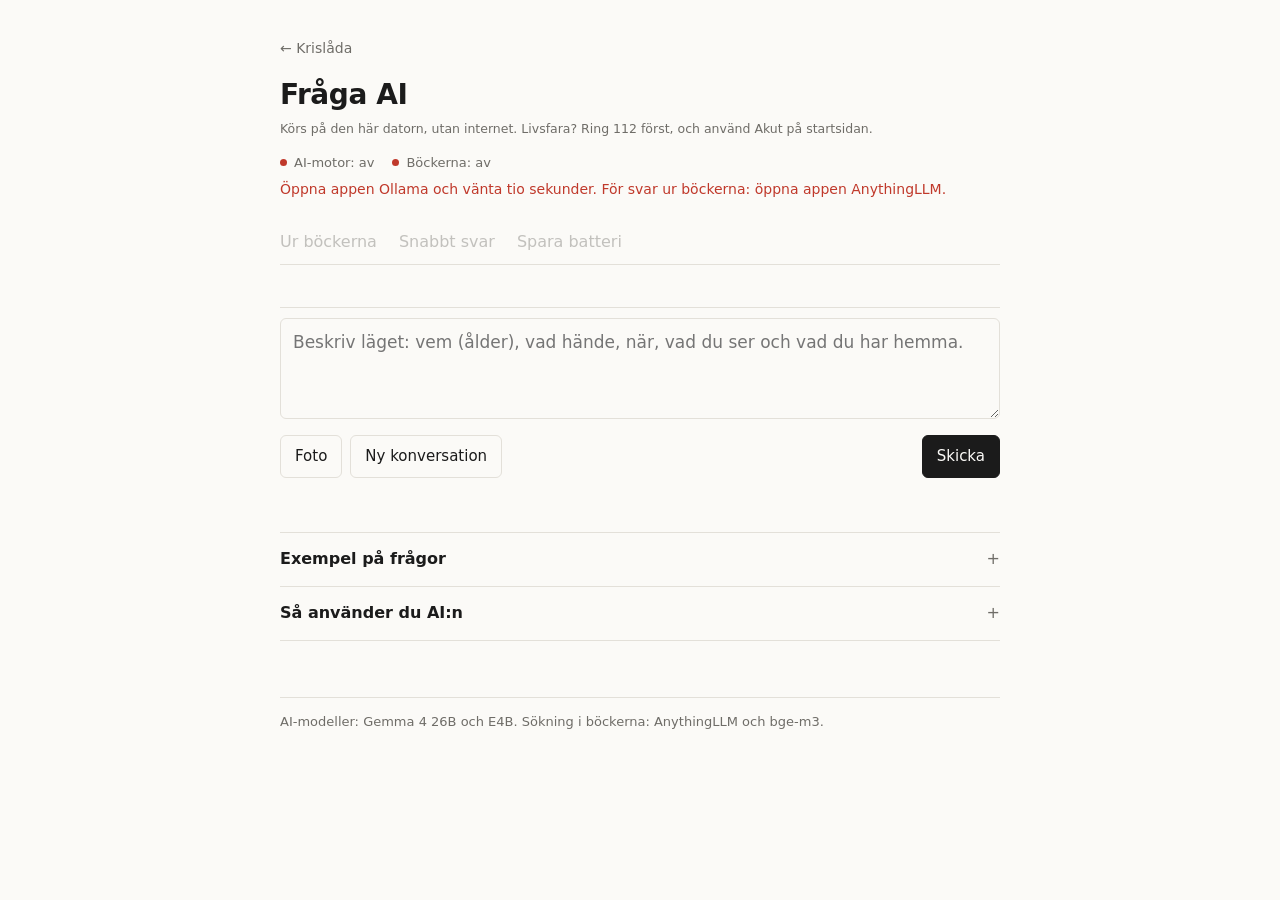
==== commit b1ee23fe: "Minimal look, with the extras folded away Replaces the field-manual style with a quiet one: the syst" ====
--- a/web/ai/index.html
+++ b/web/ai/index.html
@@ -12,78 +12,72 @@
 <link rel="icon" href="/icon-180.png">
 <link rel="stylesheet" href="../lib/kit.css">
 <style>
-  main { max-width: 900px; }
-  .modes { display: grid; grid-template-columns: repeat(3, 1fr); border: 2px solid var(--ink); margin: 14px 0 16px; }
-  .mode { position: relative; display: block; padding: 10px 12px; cursor: pointer; background: var(--panel); border-right: 2px solid var(--ink); }
-  .mode:last-child { border-right: 0; }
+  .page { max-width: 760px; }
+  .modes { display: flex; gap: 22px; margin: 22px 0 6px; border-bottom: 1px solid var(--line); }
+  .mode { cursor: pointer; padding: 8px 0; margin-bottom: -1px; color: var(--muted); border-bottom: 2px solid transparent; font-weight: 500; }
   .mode input { position: absolute; opacity: 0; pointer-events: none; }
-  .mode b { display: block; font: 800 20px/1.05 var(--cond); text-transform: uppercase; }
-  .mode span { display: block; margin-top: 4px; font: 500 14px/1.35 var(--font); color: var(--muted); }
-  .mode .k { font: 600 11px/1 var(--mono); letter-spacing: .08em; text-transform: uppercase; color: var(--muted); margin: 0 0 6px; }
-  .mode:has(input:checked) { background: var(--ink); color: var(--paper); }
-  .mode:has(input:checked) span, .mode:has(input:checked) .k { color: #c9c2ac; }
+  .mode:has(input:checked) { color: var(--fg); border-bottom-color: var(--fg); }
   .mode:has(input:disabled) { opacity: .4; cursor: not-allowed; }
-  .mode:has(input:focus-visible) { outline: 3px solid var(--orange); outline-offset: -3px; }
-  #status { margin: 10px 0 2px; }
-  #fix { font-weight: 600; color: var(--red); margin: 4px 0; }
-  #log { display: flex; flex-direction: column; gap: 12px; margin-bottom: 12px; }
-  .msg { scroll-margin-top: 12px; overflow-wrap: anywhere; }
-  .me { align-self: flex-end; max-width: 85%; white-space: pre-wrap; background: var(--ink); color: var(--paper); padding: 10px 14px; font-weight: 600; }
-  .me img { display: block; max-width: 220px; max-height: 220px; margin-top: 8px; border: 2px solid var(--paper); }
-  .ai { background: var(--panel); border: 2px solid var(--ink); border-left: 8px solid var(--orange); padding: 10px 16px; }
+  .mode:has(input:focus-visible) { outline: 2px solid var(--fg); outline-offset: 2px; }
+  #modehint { font-size: 14px; color: var(--muted); margin: 6px 0 0; }
+  #status { margin-top: 14px; }
+  #fix { color: var(--red); font-size: 14px; margin: 6px 0 0; }
+  #log { display: flex; flex-direction: column; gap: 18px; margin: 26px 0 16px; }
+  .msg { scroll-margin-top: 16px; overflow-wrap: anywhere; }
+  .me { align-self: flex-end; max-width: 85%; white-space: pre-wrap; background: var(--soft); padding: 9px 13px; border-radius: 10px; }
+  .me img { display: block; max-width: 220px; max-height: 220px; margin-top: 8px; border-radius: 6px; }
+  .ai { padding-left: 14px; border-left: 2px solid var(--line); }
   .ai p, .ai ul, .ai ol { margin: 6px 0; } .ai ul, .ai ol { padding-left: 22px; } .ai li { margin: 3px 0; }
-  .ai h4 { margin: 12px 0 4px; font: 800 19px/1.1 var(--cond); text-transform: uppercase; }
-  .ai table { border-collapse: collapse; margin: 8px 0; font-size: 15px; display: block; overflow-x: auto; }
-  .ai td, .ai th { border: 1px solid var(--ink); padding: 4px 8px; text-align: left; vertical-align: top; }
-  .meta { font: 600 12px/1.4 var(--mono); letter-spacing: .04em; text-transform: uppercase; color: var(--muted); margin-top: 8px; }
-  .wait { font: 600 14px/1.4 var(--mono); text-transform: uppercase; color: var(--muted); }
-  .src { margin-top: 8px; padding-top: 8px; border-top: 2px dashed var(--ink); font: 600 13px/1.6 var(--mono); }
-  .src a, .src span { display: inline-block; margin-right: 14px; }
-  .sep { font: 600 12px/1.4 var(--mono); text-transform: uppercase; letter-spacing: .04em; color: var(--muted); text-align: center; }
-  .err { color: var(--red); font-weight: 700; }
-  form#ask { position: sticky; bottom: 0; background: var(--paper); padding: 10px 0 12px; border-top: 3px solid var(--ink); }
-  textarea { width: 100%; resize: vertical; min-height: 70px; font-size: 18px; }
+  .ai h4 { margin: 14px 0 4px; font-size: 16px; }
+  .ai table { border-collapse: collapse; margin: 8px 0; font-size: 14px; display: block; overflow-x: auto; }
+  .ai td, .ai th { border: 1px solid var(--line); padding: 4px 8px; text-align: left; vertical-align: top; }
+  .meta { font-size: 12.5px; color: var(--muted); margin-top: 8px; }
+  .wait { color: var(--muted); font-size: 15px; }
+  .src { margin-top: 10px; font-size: 13.5px; color: var(--muted); }
+  .src a, .src span { display: inline-block; margin-right: 12px; color: var(--muted); }
+  .sep { font-size: 13px; color: var(--muted); text-align: center; }
+  .err { color: var(--red); }
+  form#ask { position: sticky; bottom: 0; background: var(--bg); padding: 10px 0 14px; border-top: 1px solid var(--line); }
+  textarea { width: 100%; resize: vertical; min-height: 64px; }
   .row { display: flex; gap: 8px; margin-top: 8px; align-items: center; }
   .row .grow { flex: 1; }
-  .btn input { display: none; }
-  .btn.stop { background: var(--red); border-color: var(--red); color: #fff; }
+  label.button input { display: none; }
+  button.stop { background: var(--red); border-color: var(--red); color: #fff; }
   #thumbs { display: flex; gap: 6px; flex-wrap: wrap; }
-  #thumbs div { position: relative; } #thumbs img { width: 64px; height: 64px; object-fit: cover; border: 2px solid var(--ink); }
-  #thumbs button { position: absolute; top: -8px; right: -8px; font: 700 13px/1 var(--mono); padding: 3px 6px; background: var(--ink); color: var(--paper); border: 0; cursor: pointer; }
-  #examples { display: grid; grid-template-columns: repeat(auto-fill, minmax(260px, 1fr)); gap: 8px; }
-  #examples button { text-align: left; font: 600 15px/1.35 var(--font); color: var(--ink); background: var(--panel); border: 2px solid var(--ink); border-left: 6px solid var(--olive); padding: 9px 11px; cursor: pointer; }
-  #examples button:hover { background: var(--paper); }
-  .guide ol > li { margin: 10px 0; }
-  .guide table { border-collapse: collapse; width: 100%; font-size: 15px; margin: 8px 0; }
-  .guide td, .guide th { border: 2px solid var(--ink); padding: 6px 8px; text-align: left; vertical-align: top; background: var(--panel); }
-  .guide th { background: var(--ink); color: var(--paper); font: 700 14px/1.2 var(--mono); text-transform: uppercase; }
-  .example { background: var(--panel); border: 2px dashed var(--ink); padding: 8px 10px; font-size: 15px; margin-top: 6px; }
-  details.guide summary { cursor: pointer; font: 700 15px/1 var(--mono); text-transform: uppercase; letter-spacing: .05em; padding: 6px 0; }
-  @media (max-width: 560px) {
-    .modes { grid-template-columns: repeat(3, 1fr); }
-    .mode { padding: 8px 6px; text-align: center; } .mode span, .mode .k { display: none; } .mode b { font-size: 16px; }
-    .long { display: none; } .btn { padding: 11px 12px; font-size: 15px; }
-  }
+  #thumbs div { position: relative; } #thumbs img { width: 60px; height: 60px; object-fit: cover; border-radius: 6px; }
+  #thumbs button { position: absolute; top: -8px; right: -8px; font-size: 12px; padding: 2px 6px; border-radius: 10px; }
+  details.more { border-top: 1px solid var(--line); }
+  details.more:last-of-type { border-bottom: 1px solid var(--line); }
+  details.more > summary { list-style: none; cursor: pointer; padding: 14px 0; display: flex; justify-content: space-between; font-weight: 600; }
+  details.more > summary::-webkit-details-marker { display: none; }
+  details.more > summary::after { content: "+"; color: var(--muted); font-weight: 400; }
+  details.more[open] > summary::after { content: "–"; }
+  details.more > .inner { padding: 0 0 20px; }
+  #examples { list-style: none; margin: 0; padding: 0; }
+  #examples button { display: block; width: 100%; text-align: left; background: none; color: var(--fg); border: 0; border-bottom: 1px solid var(--line); border-radius: 0; padding: 9px 0; font-size: 15px; }
+  #examples button:hover { text-decoration: underline; }
+  .guide ol { padding-left: 20px; } .guide ol > li { margin: 10px 0; }
+  .guide table { border-collapse: collapse; width: 100%; font-size: 14px; margin: 8px 0; }
+  .guide td, .guide th { border-bottom: 1px solid var(--line); padding: 6px 8px 6px 0; text-align: left; vertical-align: top; }
+  .example { color: var(--muted); font-size: 15px; margin-top: 4px; }
+  @media (max-width: 560px) { .long { display: none; } .modes { gap: 16px; } }
 </style>
 </head>
 <body>
-<header class="topbar"><div class="wrap">
+<main class="page">
   <a class="back" href="../">← Krislåda</a>
-  <span class="logo" style="font-size:26px">Fråga AI</span>
-  <div class="meta">Körs på den här Macen<br>utan internet</div>
-</div></header>
-<div class="hazard"></div>
-<main>
-  <div class="warn" style="border-left-color: var(--red)"><b>Livsfara? Ring 112.</b> Vänta inte på AI:n vid andningsstopp eller kraftig blödning: öppna <a href="../">Akut</a> på startsidan. AI kan ha fel, kontrollera i källan.</div>
+  <h1>Fråga AI</h1>
+  <p class="meta">Körs på den här datorn, utan internet. Livsfara? Ring 112 först, och använd Akut på startsidan.</p>
 
   <div id="status" class="lamps">Kontrollerar AI:n…</div>
   <div id="fix"></div>
 
   <div class="modes" role="radiogroup" aria-label="Välj läge">
-    <label class="mode"><input type="radio" name="mode" value="books"><span class="k">Läge A · 10–40 s</span><b>Ur böckerna</b><span>Söker i krislådans böcker och visar källan. Bäst för det mesta.</span></label>
-    <label class="mode"><input type="radio" name="mode" value="crisis"><span class="k">Läge B · 5–20 s</span><b>Snabbt svar</b><span>Samma stora AI, utan böckerna. Kan titta på foton.</span></label>
-    <label class="mode"><input type="radio" name="mode" value="crisis-small"><span class="k">Läge C · lite ström</span><b>Spara batteri</b><span>Mindre AI som drar mindre ström. Enklare svar, tar foton.</span></label>
+    <label class="mode" data-hint="Söker i krislådans böcker och visar källan. 10 till 40 sekunder."><input type="radio" name="mode" value="books">Ur böckerna</label>
+    <label class="mode" data-hint="Samma AI utan böckerna. Snabbare, och kan titta på foton."><input type="radio" name="mode" value="crisis">Snabbt svar</label>
+    <label class="mode" data-hint="Mindre AI som drar mindre ström. Enklare svar."><input type="radio" name="mode" value="crisis-small">Spara batteri</label>
   </div>
+  <p id="modehint"></p>
 
   <div id="log" aria-live="polite"></div>
 
@@ -91,64 +85,48 @@
     <div id="thumbs"></div>
     <textarea id="q" rows="3" placeholder="Beskriv läget: vem (ålder), vad hände, när, vad du ser och vad du har hemma." aria-label="Din fråga"></textarea>
     <div class="row">
-      <label class="btn ghost" title="Bifoga foto (Snabbt svar eller Spara batteri)">Foto<input id="photo" type="file" accept="image/*" multiple></label>
-      <button type="button" class="btn ghost" id="new">Ny<span class="long"> konversation</span></button>
+      <label class="button plain" title="Bifoga foto">Foto<input id="photo" type="file" accept="image/*" multiple></label>
+      <button type="button" class="plain" id="new">Ny<span class="long"> konversation</span></button>
       <span class="grow"></span>
-      <button type="submit" id="send" class="btn go">Skicka</button>
+      <button type="submit" id="send">Skicka</button>
     </div>
   </form>
 
-  <div class="sec"><span class="num">01</span><h2>Prova att fråga</h2></div>
-  <div id="examples">
-    <button type="button">Någon har bränt handen på spisen. Vad gör jag nu?</button>
-    <button type="button">Hur renar jag vatten om kranvattnet inte går att dricka?</button>
-    <button type="button">Ett barn på 4 år har haft 39,5 graders feber i två dagar. När måste vi söka vård?</button>
-    <button type="button">Elen har varit borta i ett dygn och det är minus 10 ute. Hur håller vi lägenheten varm på ett säkert sätt?</button>
-    <button type="button">Vad betyder signalen Viktigt meddelande till allmänheten och vad ska jag göra när jag hör den?</button>
-    <button type="button">Vad behöver vi hemma för att klara en vecka utan el och vatten? Vi är två vuxna och ett barn.</button>
-    <button type="button">Hur lagar jag mat säkert utan el?</button>
-    <button type="button" data-photo="1">Vad är det här? Bifoga ett foto av ett sår, utslag, en växt eller en trasig sak</button>
-  </div>
-
-  <div class="sec"><span class="num">02</span><h2>Så använder du AI:n</h2></div>
-  <details class="guide" open>
-    <summary>Visa eller dölj guiden</summary>
-    <ol>
-      <li><b>Välj läge.</b>
-        <table>
-          <tr><th>Läge</th><th>Använd när</th></tr>
-          <tr><td><b>A · Ur böckerna</b></td><td>Det mesta: skador, sjukdom, läkemedel, vatten, mat, värme, vad myndigheterna råder. Svaret bygger på kitets böcker (sjukvårdsböcker, NHS läkemedelsfakta, vattenrening, matlagning, MSB-broschyren, Ready.gov om strålning, kemolyckor och elavbrott) och du ser vilka böcker under svaret. Kräver att appen AnythingLLM är igång.</td></tr>
-          <tr><td><b>B · Snabbt svar</b></td><td>När det är bråttom, eller när du vill visa ett <b>foto</b>. Samma stora AI-modell, men den läser inte i böckerna.</td></tr>
-          <tr><td><b>C · Spara batteri</b></td><td>När Macen går på batteri och du inte vet när du kan ladda. Mindre modell, enklare svar.</td></tr>
-        </table>
-      </li>
-      <li><b>Skriv som när du ringer 1177.</b> Berätta vem (ålder, vikt för barn), vad som hände, när, vad du ser och vad du har hemma. Ju mer, desto bättre svar.
-        <div class="example">Exempel: <i>Min pappa är 72 år. Han föll i trappan för 20 minuter sedan och slog i huvudet. Han blöder lite från pannan och verkar förvirrad. Vi har plåster, kompresser och Alvedon. Vad ska vi göra?</i></div>
-      </li>
-      <li><b>Fortsätt fråga.</b> AI:n minns samtalet: fråga till exempel <i>Vad gör jag om det blir värre?</i> eller <i>Förklara steg 3 enklare.</i> Tryck <b>Ny konversation</b> när du byter ämne.</li>
-      <li><b>Kontrollera viktiga saker.</b> AI kan ha fel. Under svar ur böckerna finns källorna: tryck för att öppna boken. Lita aldrig blint på doser, och ät aldrig en svamp eller växt bara för att AI:n säger att den är ätlig.</li>
-      <li><b>Foto.</b> Tryck <b>Foto</b> (byter till Snabbt svar). Ta bilden i bra ljus, nära, en sak per bild, och skriv vad du undrar.</li>
-      <li><b>Prata i stället för att skriva.</b> På Macen: tryck på mikrofontangenten (🎤), eller Fn två gånger, och prata. På mobilen: tryck på mikrofonen på tangentbordet.</li>
-      <li><b>Från mobilen.</b> Anslut mobilen till samma wifi som Macen och öppna <b id="lanurl">adressen som Terminal-fönstret visar</b>. Macen gör jobbet, så håll den laddad.</li>
-      <li><b>Spara ström.</b> AI:n drar mycket ström medan den svarar. Ställ få och tydliga frågor, välj <b>Spara batteri</b> och stäng andra appar.</li>
-      <li><b>Om det inte fungerar.</b> Raden högst upp visar vad som är igång.
-        <ul>
-          <li>"AI-motorn är inte igång": öppna appen <b>Ollama</b> (i Program) och vänta tio sekunder.</li>
-          <li>"Böckerna är inte igång": öppna appen <b>AnythingLLM</b> och vänta tills den har startat helt.</li>
-          <li>Första svaret efter start tar längre tid, eftersom AI:n laddas in i minnet.</li>
-          <li>Hjälper inget: stäng Terminal-fönstret och dubbelklicka <b>Starta Krislåda.command</b> igen.</li>
-        </ul>
-      </li>
-    </ol>
-    <h3 class="sub">Andra sätt att använda AI:n på Macen</h3>
-    <table>
-      <tr><td><b>AnythingLLM</b>-appen, arbetsytan <b>Crisis</b></td><td>Samma böcker som läge A här. Där finns också dina tidigare samtal, och du kan dra in egna filer (läkemedelslistor, manualer) så att AI:n kan svara ur dem.</td></tr>
-      <tr><td><b>Ollama</b>-appen, modellen <b>crisis</b> eller <b>crisis-small</b></td><td>Samma som läge B och C här. Dra in ett foto i rutan för att fråga om det.</td></tr>
-      <tr><td>I Terminal</td><td><code>ollama run crisis</code> och skriv din fråga. Avsluta med <code>/bye</code>.</td></tr>
-    </table>
-  </details>
-
-  <footer class="kit">KRISLÅDA · AI-modeller: Gemma 4 26B (crisis), Gemma 4 E4B (crisis-small) · sökning i böckerna: AnythingLLM och bge-m3</footer>
+  <section>
+    <details class="more"><summary>Exempel på frågor</summary><div class="inner">
+      <div id="examples">
+        <button type="button">Någon har bränt handen på spisen. Vad gör jag nu?</button>
+        <button type="button">Hur renar jag vatten om kranvattnet inte går att dricka?</button>
+        <button type="button">Ett barn på 4 år har haft 39,5 graders feber i två dagar. När måste vi söka vård?</button>
+        <button type="button">Elen har varit borta i ett dygn och det är minus 10 ute. Hur håller vi lägenheten varm på ett säkert sätt?</button>
+        <button type="button">Vad betyder signalen Viktigt meddelande till allmänheten och vad ska jag göra när jag hör den?</button>
+        <button type="button">Vad behöver vi hemma för att klara en vecka utan el och vatten? Vi är två vuxna och ett barn.</button>
+        <button type="button">Hur lagar jag mat säkert utan el?</button>
+        <button type="button" data-photo="1">Vad är det här? (bifoga ett foto av ett sår, utslag, en växt eller en trasig sak)</button>
+      </div>
+    </div></details>
+    <details class="more guide"><summary>Så använder du AI:n</summary><div class="inner">
+      <ol>
+        <li><b>Välj läge.</b> <i>Ur böckerna</i> för det mesta: svaret bygger på krislådans böcker och du ser källorna under svaret. <i>Snabbt svar</i> när det är bråttom eller för foton. <i>Spara batteri</i> när datorn går på batteri.</li>
+        <li><b>Skriv som när du ringer 1177.</b> Vem (ålder, vikt för barn), vad som hände, när, vad du ser och vad du har hemma.
+          <div class="example">Exempel: Min pappa är 72 år. Han föll i trappan för 20 minuter sedan och slog i huvudet. Han blöder lite från pannan och verkar förvirrad. Vi har plåster, kompresser och Alvedon. Vad ska vi göra?</div></li>
+        <li><b>Fortsätt fråga.</b> AI:n minns samtalet. Tryck <i>Ny konversation</i> när du byter ämne.</li>
+        <li><b>Kontrollera det viktiga.</b> AI kan ha fel. Öppna källan under svaret, särskilt för doser. Ät aldrig en svamp eller växt för att AI:n säger att den är ätlig.</li>
+        <li><b>Foto.</b> Tryck <i>Foto</i> (byter till Snabbt svar). Bra ljus, nära, en sak per bild.</li>
+        <li><b>Prata i stället för att skriva.</b> Datorns diktering (mikrofontangenten, eller Fn två gånger), eller mikrofonen på mobilens tangentbord.</li>
+        <li><b>Från mobilen.</b> Samma wifi som datorn, öppna <b id="lanurl">adressen som Terminal-fönstret visar</b>.</li>
+        <li><b>Om det inte fungerar.</b> Raden högst upp visar vad som är igång. Öppna appen Ollama för AI-motorn eller AnythingLLM för böckerna. Hjälper inget: dubbelklicka <i>Starta Krislåda.command</i> igen.</li>
+      </ol>
+      <h3>Andra sätt på datorn</h3>
+      <table>
+        <tr><td>AnythingLLM, arbetsytan Crisis</td><td>Samma som Ur böckerna. Där finns tidigare samtal, och du kan dra in egna filer.</td></tr>
+        <tr><td>Ollama, modellen crisis</td><td>Samma som Snabbt svar. Dra in ett foto för att fråga om det.</td></tr>
+        <tr><td>Terminal</td><td><code>ollama run crisis</code>, avsluta med <code>/bye</code>.</td></tr>
+      </table>
+    </div></details>
+  </section>
+
+  <footer class="kit">AI-modeller: Gemma 4 26B och E4B. Sökning i böckerna: AnythingLLM och bge-m3.</footer>
 </main>
 
 <script>
@@ -187,6 +165,7 @@
     const input = document.querySelector(`input[name=mode][value="${m}"]`);
     if (!input || input.disabled) return false;
     input.checked = true;
+    $('#modehint').textContent = input.closest('label').dataset.hint || '';
     if (mode && mode !== m && log.children.length && !quiet) {
       add('div', 'sep', 'Nytt läge: ' + LABEL[m] + '. AI:n börjar om utan det tidigare samtalet.');
     }
@@ -298,7 +277,7 @@
     const paint = () => { const v = visible(raw); if (v) { shown = true; box.innerHTML = md(v); } };
 
     const ctrl = new AbortController();
-    busy = ctrl; sendBtn.textContent = 'Stopp'; sendBtn.className = 'btn stop';
+    busy = ctrl; sendBtn.textContent = 'Stopp'; sendBtn.className = 'stop';
     try {
       if (used === 'books') {
         if (!thread) {
@@ -334,7 +313,7 @@
       if (used === 'books' && e.message === 'books') thread = null;
     } finally {
       clearInterval(tick);
-      busy = null; sendBtn.textContent = 'Skicka'; sendBtn.className = 'btn go';
+      busy = null; sendBtn.textContent = 'Skicka'; sendBtn.className = '';
     }
 
     if (!visible(raw)) box.innerHTML = '';
--- a/web/lib/kit.css
+++ b/web/lib/kit.css
@@ -1,114 +1,72 @@
-/* Krislåda: the kit's look, shared by every page.
-   A field manual and a kit case: khaki paper and black ink, safety orange and olive,
-   hard edges, numbered compartments, hazard stripes where it matters.
-   Fonts (all open source, bundled for offline use): Barlow, based on public road signage;
-   Big Shoulders Stencil; IBM Plex Mono. */
-@import url('fonts/fonts.css');
-
+/* Krislåda: the kit's look, shared by every page. Minimal on purpose:
+   the system font, black and grey on off-white, thin rules, plenty of space,
+   and red only where a life may be at stake. Dark mode follows the computer. */
 :root {
-  --paper: #ebe5d3; --panel: #f6f2e6; --ink: #161512; --muted: #5d574a; --rule: #161512;
-  --orange: #e8590c; --on-orange: #161512; --olive: #4b5320; --red: #b3261e; --ok: #2e6b34;
-  --yellow: #f2c300; --bar: #161512; --on-bar: #ebe5d3;
-  --shadow: #161512;
-  --font: 'Barlow', system-ui, -apple-system, sans-serif;
-  --cond: 'Barlow Condensed', 'Barlow', system-ui, sans-serif;
-  --stencil: 'Big Shoulders Stencil', 'Barlow Condensed', system-ui, sans-serif;
-  --mono: 'IBM Plex Mono', ui-monospace, Menlo, monospace;
+  --bg: #fbfaf7; --fg: #1b1b1b; --muted: #6f6d68; --line: #e3e0d9; --soft: #f1efe9;
+  --red: #c0392b; --ok: #2e7d32; --amber: #a86400;
+  --font: -apple-system, BlinkMacSystemFont, "Segoe UI", system-ui, sans-serif;
+  --mono: ui-monospace, "SF Mono", Menlo, monospace;
 }
 @media (prefers-color-scheme: dark) {
-  :root { --paper: #11130e; --panel: #1b1e16; --ink: #e8e2cf; --muted: #a39d88; --rule: #e8e2cf;
-          --orange: #ff7a1f; --olive: #8e9c5c; --red: #ff6b5e; --ok: #7fc77f; --bar: #000; --shadow: #4b5320; }
+  :root { --bg: #131313; --fg: #ececea; --muted: #9b9994; --line: #2b2b2a; --soft: #1c1c1b;
+          --red: #ef6b5f; --ok: #7cc47f; --amber: #e0a24a; }
 }
 * { box-sizing: border-box; }
 html { -webkit-text-size-adjust: 100%; }
-body { margin: 0; background: var(--paper); color: var(--ink); font: 500 17px/1.45 var(--font); }
-a { color: inherit; text-decoration-color: var(--orange); text-decoration-thickness: 2px; text-underline-offset: 3px; }
-main, .wrap { max-width: 1120px; margin: 0 auto; padding: 0 16px; }
-.mono, code { font-family: var(--mono); font-size: .88em; }
+body { margin: 0; background: var(--bg); color: var(--fg); font: 16px/1.55 var(--font); }
+a { color: var(--fg); text-underline-offset: 3px; text-decoration-thickness: 1px; }
+.page { max-width: 880px; margin: 0 auto; padding: 36px 20px 64px; }
+.back { display: inline-block; color: var(--muted); text-decoration: none; font-size: 14px; margin-bottom: 18px; }
+.back:hover { color: var(--fg); }
 
-/* Top bar: the label on the case */
-.topbar { background: var(--bar); color: var(--on-bar); border-bottom: 4px solid var(--orange); }
-.topbar .wrap { display: flex; align-items: center; gap: 14px; min-height: 58px; flex-wrap: wrap; }
-.logo { font: 900 32px/1 var(--stencil); letter-spacing: .06em; text-transform: uppercase; color: var(--on-bar); text-decoration: none; }
-.logo small { font: 600 12px/1 var(--mono); letter-spacing: .08em; color: var(--orange); margin-left: 10px; vertical-align: middle; }
-.topbar .meta { margin-left: auto; font: 600 12px/1.3 var(--mono); letter-spacing: .06em; text-transform: uppercase; color: #a39d88; text-align: right; }
-.topbar a.back { font: 700 15px/1 var(--cond); text-transform: uppercase; letter-spacing: .05em; color: var(--on-bar); text-decoration: none; }
+h1 { font-size: 28px; font-weight: 650; letter-spacing: -.015em; line-height: 1.2; margin: 0; }
+h2 { font-size: 12.5px; font-weight: 600; text-transform: uppercase; letter-spacing: .09em; color: var(--muted); margin: 0 0 10px; }
+h3 { font-size: 15px; font-weight: 600; margin: 22px 0 6px; }
+.meta { color: var(--muted); font-size: 14px; margin: 4px 0 0; }
+section { margin-top: 40px; }
+small, .muted { color: var(--muted); }
 
-/* Hazard stripes and the life-threat block */
-.hazard { height: 12px; background: repeating-linear-gradient(-45deg, var(--yellow) 0 14px, #161512 14px 28px); }
-.danger { border: 3px solid var(--ink); background: var(--panel); margin: 18px 0; }
-.danger .body { padding: 12px 16px 14px; display: flex; flex-wrap: wrap; gap: 6px 26px; align-items: baseline; }
-.danger .call { font: 800 30px/1.05 var(--cond); text-transform: uppercase; letter-spacing: .01em; color: var(--red); }
-.danger .call b { color: var(--ink); }
-.danger .nums { display: flex; flex-wrap: wrap; gap: 4px 20px; font: 600 15px/1.4 var(--font); }
-.danger .nums b { font-family: var(--mono); font-size: 17px; margin-right: 4px; }
-.warn { border: 3px solid var(--ink); border-left: 12px solid var(--yellow); background: var(--panel); padding: 10px 14px; margin: 12px 0; font-weight: 600; }
+/* The one line that matters most */
+.emergency { margin: 22px 0 0; padding: 12px 0; border-top: 1px solid var(--line); border-bottom: 1px solid var(--line); }
+.emergency strong { color: var(--red); font-weight: 650; margin-right: 12px; }
+.emergency span { color: var(--muted); }
+.notice { margin: 12px 0 0; padding: 10px 12px; background: var(--soft); border-radius: 6px; font-size: 15px; }
 
-/* Numbered sections: the compartments */
-.sec { display: flex; align-items: center; gap: 12px; margin: 34px 0 14px; padding-bottom: 6px; border-bottom: 3px solid var(--rule); }
-.sec .num { font: 600 14px/1 var(--mono); background: var(--orange); color: var(--on-orange); padding: 6px 7px; }
-.sec h2 { margin: 0; font: 800 26px/1 var(--cond); text-transform: uppercase; letter-spacing: .02em; }
-.sec .hint { margin-left: auto; font: 500 14px/1.3 var(--font); color: var(--muted); text-align: right; }
-h3.sub { margin: 18px 0 8px; font: 700 15px/1 var(--mono); text-transform: uppercase; letter-spacing: .06em; color: var(--muted); }
-p.lead { color: var(--muted); margin: -6px 0 12px; }
+/* Lists instead of cards */
+ul.list { list-style: none; margin: 0; padding: 0; }
+ul.list li { display: flex; gap: 10px; align-items: baseline; justify-content: space-between; padding: 7px 0; border-bottom: 1px solid var(--line); break-inside: avoid; }
+ul.list a { text-decoration: none; }
+ul.list a:hover { text-decoration: underline; }
+ul.list small { font-size: 12.5px; white-space: nowrap; }
+ul.list small a { color: var(--muted); }
+ul.cols { columns: 3 220px; column-gap: 36px; }
+ul.cols.two { columns: 2 260px; }
+ul.list.rows li { display: grid; grid-template-columns: minmax(130px, 200px) 1fr; justify-content: start; }
+ul.list.rows li a { font-weight: 600; }
+ul.list.rows small { white-space: normal; }
 
-/* Tiles: labelled boxes in the case */
-.tiles { display: grid; grid-template-columns: repeat(auto-fill, minmax(230px, 1fr)); gap: 12px; }
-.tiles.tools { grid-template-columns: repeat(auto-fill, minmax(196px, 1fr)); }
-.tile { display: block; position: relative; border: 2px solid var(--ink); background: var(--panel); color: var(--ink);
-        padding: 12px 14px 14px; text-decoration: none; box-shadow: 4px 4px 0 var(--shadow); transition: transform .08s, box-shadow .08s; }
-.tile:hover { transform: translate(-2px, -2px); box-shadow: 6px 6px 0 var(--shadow); }
-.tile:active { transform: translate(2px, 2px); box-shadow: 1px 1px 0 var(--shadow); }
-.tile .k { display: block; font: 600 12px/1 var(--mono); letter-spacing: .08em; text-transform: uppercase; color: var(--muted); margin-bottom: 8px; }
-.tile b { display: block; font: 800 23px/1.05 var(--cond); text-transform: uppercase; letter-spacing: .01em; }
-.tile span.d { display: block; margin-top: 6px; font-size: 15px; line-height: 1.35; color: var(--muted); }
-.tile.go { background: var(--orange); }
-.tile.go, .tile.go .k, .tile.go span.d { color: var(--on-orange); }
-.tile.olive { background: var(--olive); }
-.tile.olive, .tile.olive .k, .tile.olive span.d { color: #f6f2e6; }
+/* Forms */
+input[type=search], input[type=text], textarea {
+  font: inherit; font-size: 17px; color: var(--fg); background: var(--bg);
+  border: 1px solid var(--line); border-radius: 6px; padding: 10px 12px; }
+input:focus, textarea:focus { outline: none; border-color: var(--fg); }
+button, .button { font: inherit; font-size: 15px; font-weight: 500; padding: 9px 14px; border-radius: 6px; cursor: pointer;
+  border: 1px solid var(--fg); background: var(--fg); color: var(--bg); text-decoration: none; display: inline-block; }
+button.plain, .button.plain { background: transparent; color: var(--fg); border-color: var(--line); }
+button.plain:hover, .button.plain:hover { border-color: var(--fg); }
+a:focus-visible, button:focus-visible { outline: 2px solid var(--fg); outline-offset: 2px; }
 
-/* Emergency topics: tabs with a red edge */
-.tabs { display: grid; grid-template-columns: repeat(auto-fill, minmax(180px, 1fr)); gap: 8px; }
-.tab { display: flex; flex-direction: column; border: 2px solid var(--ink); border-left: 8px solid var(--red); background: var(--panel); color: var(--ink); text-decoration: none; min-height: 64px; }
-.tab a.main, a.tab { padding: 8px 10px 6px; text-decoration: none; color: var(--ink); flex: 1; }
-.tab b { display: block; font: 700 19px/1.1 var(--cond); text-transform: uppercase; }
-.tab .src { display: block; font: 600 11px/1.3 var(--mono); text-transform: uppercase; letter-spacing: .05em; color: var(--muted); margin-top: 3px; }
-.tab a.en { font: 500 12px/1.2 var(--font); color: var(--muted); padding: 0 10px 7px; }
-.tab:hover, a.tab:hover { background: var(--paper); }
-.tabs.plain .tab { border-left-color: var(--olive); }
+/* Small status dots */
+.lamps { display: flex; flex-wrap: wrap; gap: 4px 18px; font-size: 13px; color: var(--muted); }
+.lamp::before { content: ""; display: inline-block; width: 7px; height: 7px; border-radius: 50%; margin-right: 7px; background: var(--ok); vertical-align: 1px; }
+.lamp.off::before { background: var(--red); }
+.lamp.warn::before { background: var(--amber); }
 
-/* Forms and buttons */
-input[type=search], input[type=text], textarea, select {
-  font: 500 18px/1.3 var(--font); color: var(--ink); background: var(--panel); border: 2px solid var(--ink); border-radius: 0; padding: 11px 12px; }
-input:focus, textarea:focus, button:focus-visible, a:focus-visible { outline: 3px solid var(--orange); outline-offset: 2px; }
-.btn, button.btn { display: inline-block; font: 700 17px/1 var(--cond); text-transform: uppercase; letter-spacing: .05em;
-  background: var(--ink); color: var(--paper); border: 2px solid var(--ink); border-radius: 0; padding: 12px 16px; cursor: pointer; text-decoration: none; }
-.btn.go { background: var(--orange); color: var(--on-orange); }
-.btn.ghost { background: transparent; color: var(--ink); }
-.btn:active { transform: translate(1px, 1px); }
-
-/* Status lamps */
-.lamps { display: flex; flex-wrap: wrap; gap: 6px 16px; font: 600 13px/1.4 var(--mono); text-transform: uppercase; letter-spacing: .04em; }
-.lamp::before { content: ""; display: inline-block; width: 9px; height: 9px; margin-right: 6px; background: var(--ok); border: 1px solid var(--ink); vertical-align: 0; }
-.lamp.off::before { background: var(--red); }
-.lamp.warn::before { background: var(--yellow); }
-
-footer.kit { margin: 40px 0 0; padding: 14px 0 26px; border-top: 3px solid var(--rule); font: 500 13px/1.5 var(--mono); color: var(--muted); }
+footer.kit { margin-top: 56px; padding-top: 14px; border-top: 1px solid var(--line); color: var(--muted); font-size: 13px; }
 
 @media (max-width: 560px) {
-  body { font-size: 16px; }
-  .logo { font-size: 26px; }
-  .topbar .meta { display: none; }
-  .sec h2 { font-size: 22px; }
-  .danger .call { font-size: 25px; }
-  .tiles { grid-template-columns: 1fr 1fr; gap: 10px; }
-  .tile b { font-size: 19px; }
-  .tile span.d { display: none; }
-  .tabs { grid-template-columns: 1fr 1fr; gap: 6px; }
-  .tab { min-height: 0; border-left-width: 6px; }
-  .tab a.main, a.tab { padding: 7px 8px 5px; }
-  .tab b { font-size: 16px; }
-  .tab a.en { display: none; }
-  .sec .hint { display: none; }
+  .page { padding: 24px 16px 48px; }
+  h1 { font-size: 24px; }
+  section { margin-top: 32px; }
+  ul.list.rows li { grid-template-columns: 1fr; gap: 0; }
 }
-@media print { .topbar, .hazard { display: none; } body { background: #fff; } }
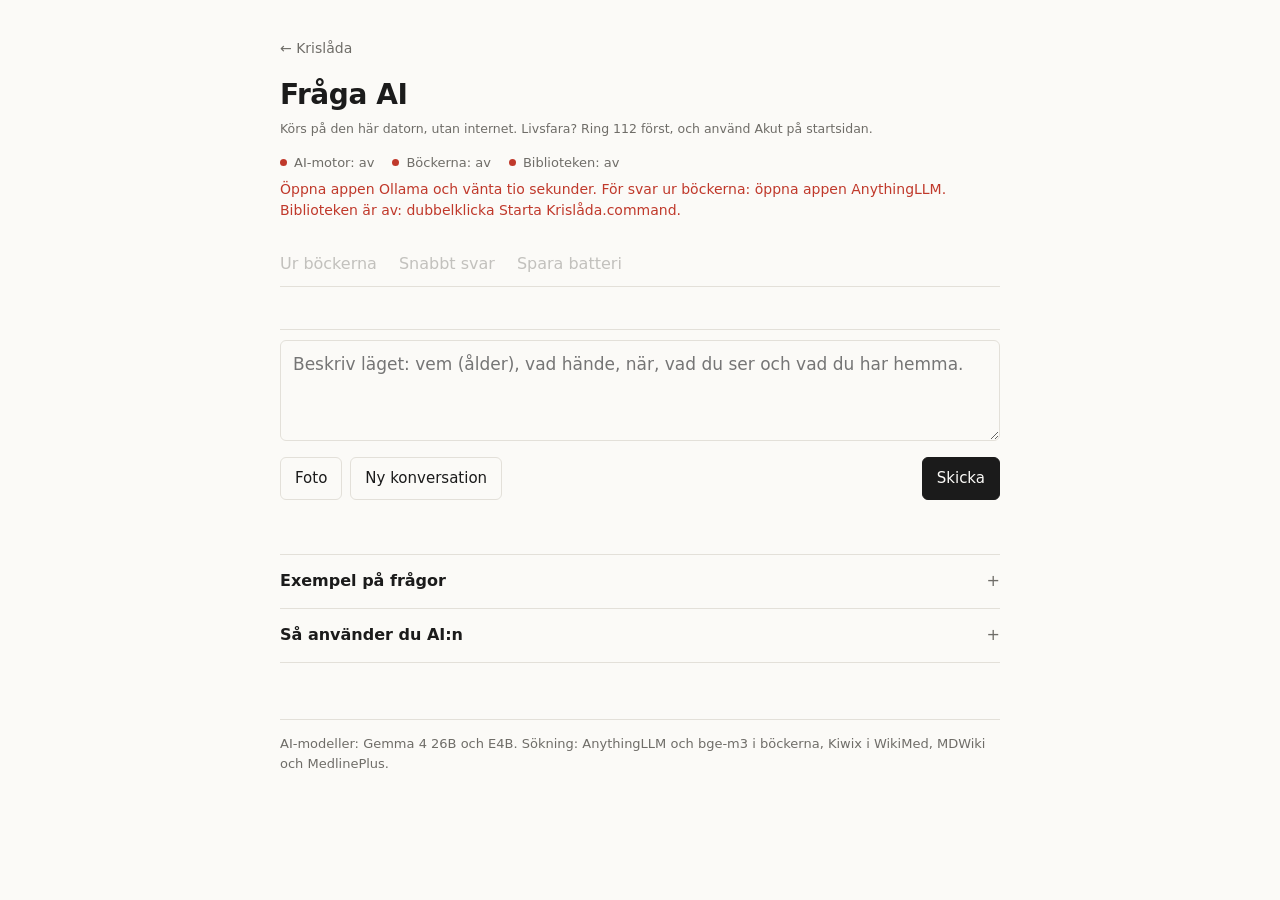
==== commit cab9858e: "The AI reads WikiMed, MDWiki and MedlinePlus, and each book is kept once "Ur böckerna" now searches " ====
--- a/web/ai/index.html
+++ b/web/ai/index.html
@@ -73,7 +73,7 @@
   <div id="fix"></div>
 
   <div class="modes" role="radiogroup" aria-label="Välj läge">
-    <label class="mode" data-hint="Söker i krislådans böcker och visar källan. 10 till 40 sekunder."><input type="radio" name="mode" value="books">Ur böckerna</label>
+    <label class="mode" data-hint="Läser krislådans böcker och de medicinska biblioteken (WikiMed, MedlinePlus) och visar källorna. 10 till 40 sekunder."><input type="radio" name="mode" value="books">Ur böckerna</label>
     <label class="mode" data-hint="Samma AI utan böckerna. Snabbare, och kan titta på foton."><input type="radio" name="mode" value="crisis">Snabbt svar</label>
     <label class="mode" data-hint="Mindre AI som drar mindre ström. Enklare svar."><input type="radio" name="mode" value="crisis-small">Spara batteri</label>
   </div>
@@ -107,7 +107,7 @@
     </div></details>
     <details class="more guide"><summary>Så använder du AI:n</summary><div class="inner">
       <ol>
-        <li><b>Välj läge.</b> <i>Ur böckerna</i> för det mesta: svaret bygger på krislådans böcker och du ser källorna under svaret. <i>Snabbt svar</i> när det är bråttom eller för foton. <i>Spara batteri</i> när datorn går på batteri.</li>
+        <li><b>Välj läge.</b> <i>Ur böckerna</i> för det mesta: svaret bygger på krislådans böcker och de medicinska biblioteken, och du ser källorna under svaret. <i>Snabbt svar</i> när det är bråttom eller för foton. <i>Spara batteri</i> när datorn går på batteri.</li>
         <li><b>Skriv som när du ringer 1177.</b> Vem (ålder, vikt för barn), vad som hände, när, vad du ser och vad du har hemma.
           <div class="example">Exempel: Min pappa är 72 år. Han föll i trappan för 20 minuter sedan och slog i huvudet. Han blöder lite från pannan och verkar förvirrad. Vi har plåster, kompresser och Alvedon. Vad ska vi göra?</div></li>
         <li><b>Fortsätt fråga.</b> AI:n minns samtalet. Tryck <i>Ny konversation</i> när du byter ämne.</li>
@@ -119,14 +119,14 @@
       </ol>
       <h3>Andra sätt på datorn</h3>
       <table>
-        <tr><td>AnythingLLM, arbetsytan Crisis</td><td>Samma som Ur böckerna. Där finns tidigare samtal, och du kan dra in egna filer.</td></tr>
+        <tr><td>AnythingLLM, arbetsytan Crisis</td><td>Svarar ur böckerna, men inte ur WikiMed och MedlinePlus. Du kan dra in egna filer där.</td></tr>
         <tr><td>Ollama, modellen crisis</td><td>Samma som Snabbt svar. Dra in ett foto för att fråga om det.</td></tr>
         <tr><td>Terminal</td><td><code>ollama run crisis</code>, avsluta med <code>/bye</code>.</td></tr>
       </table>
     </div></details>
   </section>
 
-  <footer class="kit">AI-modeller: Gemma 4 26B och E4B. Sökning i böckerna: AnythingLLM och bge-m3.</footer>
+  <footer class="kit">AI-modeller: Gemma 4 26B och E4B. Sökning: AnythingLLM och bge-m3 i böckerna, Kiwix i WikiMed, MDWiki och MedlinePlus.</footer>
 </main>
 
 <script>
@@ -134,19 +134,22 @@
   const $ = s => document.querySelector(s);
   const log = $('#log'), q = $('#q'), sendBtn = $('#send'), thumbs = $('#thumbs');
   const LABEL = { 'books': 'Ur böckerna', 'crisis': 'Snabbt svar', 'crisis-small': 'Spara batteri' };
-  let status = null, mode = null, thread = null, history = [], photos = [], busy = null;
+  const KIWIX = `http://${location.hostname}:8090`;   // the libraries (always http)
+  let status = null, mode = null, history = [], photos = [], busy = null;
 
   // ---------- status ----------
   async function checkStatus() {
     try { status = await (await fetch('/ai-api/status', { cache: 'no-store' })).json(); }
-    catch { status = { ollama: false, models: [], books: false }; }
-    const avail = { 'books': status.books, 'crisis': status.models.includes('crisis'), 'crisis-small': status.models.includes('crisis-small') };
+    catch { status = { ollama: false, models: [], books: false, libraries: false }; }
+    const avail = { 'books': status.models.includes('crisis') && (status.books || status.libraries), 'crisis': status.models.includes('crisis'), 'crisis-small': status.models.includes('crisis-small') };
     document.querySelectorAll('input[name=mode]').forEach(i => { i.disabled = !avail[i.value]; });
     const s = [], fix = [];
     s.push(status.ollama ? '<span class="lamp">AI-motor: igång</span>' : '<span class="lamp off">AI-motor: av</span>');
     s.push(status.books ? '<span class="lamp">Böckerna: igång</span>' : '<span class="lamp off">Böckerna: av</span>');
+    s.push(status.libraries ? '<span class="lamp">Biblioteken: igång</span>' : '<span class="lamp off">Biblioteken: av</span>');
     if (!status.ollama) fix.push('Öppna appen Ollama och vänta tio sekunder.');
     if (!status.books) fix.push('För svar ur böckerna: öppna appen AnythingLLM.');
+    if (!status.libraries) fix.push('Biblioteken är av: dubbelklicka Starta Krislåda.command.');
     const b = status.battery;
     if (b && b.on_battery) {
       s.push(`<span class="lamp warn">Batteri: ${b.percent} %</span>`);
@@ -169,7 +172,7 @@
     if (mode && mode !== m && log.children.length && !quiet) {
       add('div', 'sep', 'Nytt läge: ' + LABEL[m] + '. AI:n börjar om utan det tidigare samtalet.');
     }
-    if (mode !== m) { thread = null; history = []; }
+    if (mode !== m) history = [];
     mode = m;
     return true;
   }
@@ -270,47 +273,32 @@
     photos = []; drawThumbs(); q.value = '';
 
     const box = add('div', 'msg ai');
-    box.innerHTML = '<div class="wait">Tänker… 0 s</div>';
     const t0 = Date.now(), used = mode;
-    let raw = '', sources = [], failed = null, shown = false;
-    const tick = setInterval(() => { if (!shown) box.querySelector('.wait').textContent = `Tänker… ${Math.round((Date.now() - t0) / 1000)} s`; }, 1000);
+    let raw = '', sources = [], failed = null, shown = false, doing = used === 'books' ? 'Söker i böckerna' : 'Tänker';
+    box.innerHTML = `<div class="wait">${doing}… 0 s</div>`;
+    const tick = setInterval(() => { if (!shown) box.querySelector('.wait').textContent = `${doing}… ${Math.round((Date.now() - t0) / 1000)} s`; }, 1000);
     const paint = () => { const v = visible(raw); if (v) { shown = true; box.innerHTML = md(v); } };
 
     const ctrl = new AbortController();
     busy = ctrl; sendBtn.textContent = 'Stopp'; sendBtn.className = 'stop';
     try {
-      if (used === 'books') {
-        if (!thread) {
-          const r = await fetch('/ai-api/books-new', { method: 'POST', headers: { 'Content-Type': 'application/json' }, body: '{}' });
-          if (!r.ok) throw new Error('books');
-          thread = (await r.json()).thread;
-        }
-        const r = await fetch('/ai-api/books-chat', { method: 'POST', signal: ctrl.signal, headers: { 'Content-Type': 'application/json' }, body: JSON.stringify({ thread, message: text }) });
-        if (!r.ok) throw new Error('books');
-        await readStream(r, line => {
-          if (!line.startsWith('data:')) return;
-          let d; try { d = JSON.parse(line.slice(5)); } catch { return; }
-          if (d.error) failed = typeof d.error === 'string' ? d.error : 'fel';
-          if (d.textResponse) { raw += d.textResponse; paint(); }
-          if (d.sources && d.sources.length) sources = d.sources;
-        });
-      } else {
-        history.push({ role: 'user', content: text, ...(imgs.length ? { images: imgs } : {}) });
-        const r = await fetch('/ai-api/chat', { method: 'POST', signal: ctrl.signal, headers: { 'Content-Type': 'application/json' }, body: JSON.stringify({ model: used, messages: history }) });
-        if (!r.ok) throw new Error('ollama');
-        await readStream(r, line => {
-          let d; try { d = JSON.parse(line); } catch { return; }
-          if (d.error) failed = d.error;
-          if (d.message && d.message.content) { raw += d.message.content; paint(); }
-        });
-        if (raw) history.push({ role: 'assistant', content: visible(raw) });
-        else history.pop();
-      }
+      // "Ur böckerna" first sends the sources it found (one line), then the answer, like the other modes.
+      history.push({ role: 'user', content: text, ...(imgs.length ? { images: imgs } : {}) });
+      const books = used === 'books';
+      const r = await fetch(books ? '/ai-api/books-chat' : '/ai-api/chat', { method: 'POST', signal: ctrl.signal,
+        headers: { 'Content-Type': 'application/json' }, body: JSON.stringify(books ? { messages: history } : { model: used, messages: history }) });
+      if (!r.ok) { history.pop(); throw new Error('ollama'); }
+      await readStream(r, line => {
+        let d; try { d = JSON.parse(line); } catch { return; }
+        if (d.sources) { sources = d.sources; doing = sources.length ? `Läser ${sources.length} källor` : 'Tänker'; }
+        if (d.error) failed = d.error;
+        if (d.message && d.message.content) { raw += d.message.content; paint(); }
+      });
+      if (raw) history.push({ role: 'assistant', content: visible(raw) });
+      else history.pop();
     } catch (e) {
       if (e.name === 'AbortError') failed = 'stopped';
-      else failed = e.message === 'books' ? 'Böckerna svarar inte. Öppna appen AnythingLLM, vänta tills den startat, och försök igen. Eller välj Snabbt svar.'
-                                           : 'AI-motorn svarar inte. Öppna appen Ollama, vänta tio sekunder och försök igen.';
-      if (used === 'books' && e.message === 'books') thread = null;
+      else failed = 'AI-motorn svarar inte. Öppna appen Ollama, vänta tio sekunder och försök igen.';
     } finally {
       clearInterval(tick);
       busy = null; sendBtn.textContent = 'Skicka'; sendBtn.className = '';
@@ -322,14 +310,21 @@
     const secs = Math.round((Date.now() - t0) / 1000);
     box.insertAdjacentHTML('beforeend', `<div class="meta">${LABEL[used]} · ${secs} s</div>`);
 
-    const titles = [...new Set(sources.map(s => s.title).filter(Boolean))];
-    if (titles.length) {
+    // The kit's books open as PDFs or in the reader; library articles open in Kiwix.
+    const seen = new Set(), list = sources.filter(s => s.title && !seen.has(s.title + s.library) && seen.add(s.title + s.library));
+    if (list.length) {
       const src = document.createElement('div');
       src.className = 'src';
       src.innerHTML = '<b>Källor:</b> ';
       box.appendChild(src);
-      for (const t of titles) {
-        const name = t.replace(/\.json$/, '');
+      for (const s of list) {
+        if (s.href) {
+          const a = document.createElement('a');
+          a.target = '_blank'; a.href = KIWIX + s.href; a.textContent = `${s.library}: ${s.title}`;
+          src.appendChild(a);
+          continue;
+        }
+        const name = s.title.replace(/\.json$/, '');
         let el;
         try {
           const r = await fetch('/ai-api/doc?name=' + encodeURIComponent(name));
@@ -359,7 +354,7 @@
   });
   $('#new').addEventListener('click', () => {
     if (busy) busy.abort();
-    thread = null; history = []; photos = []; drawThumbs(); log.innerHTML = ''; q.value = ''; q.focus();
+    history = []; photos = []; drawThumbs(); log.innerHTML = ''; q.value = ''; q.focus();
   });
   document.querySelectorAll('#examples button').forEach(b => b.addEventListener('click', () => {
     if (b.dataset.photo) { setMode(status && status.models.includes('crisis') ? 'crisis' : 'crisis-small'); $('#photo').click(); return; }
